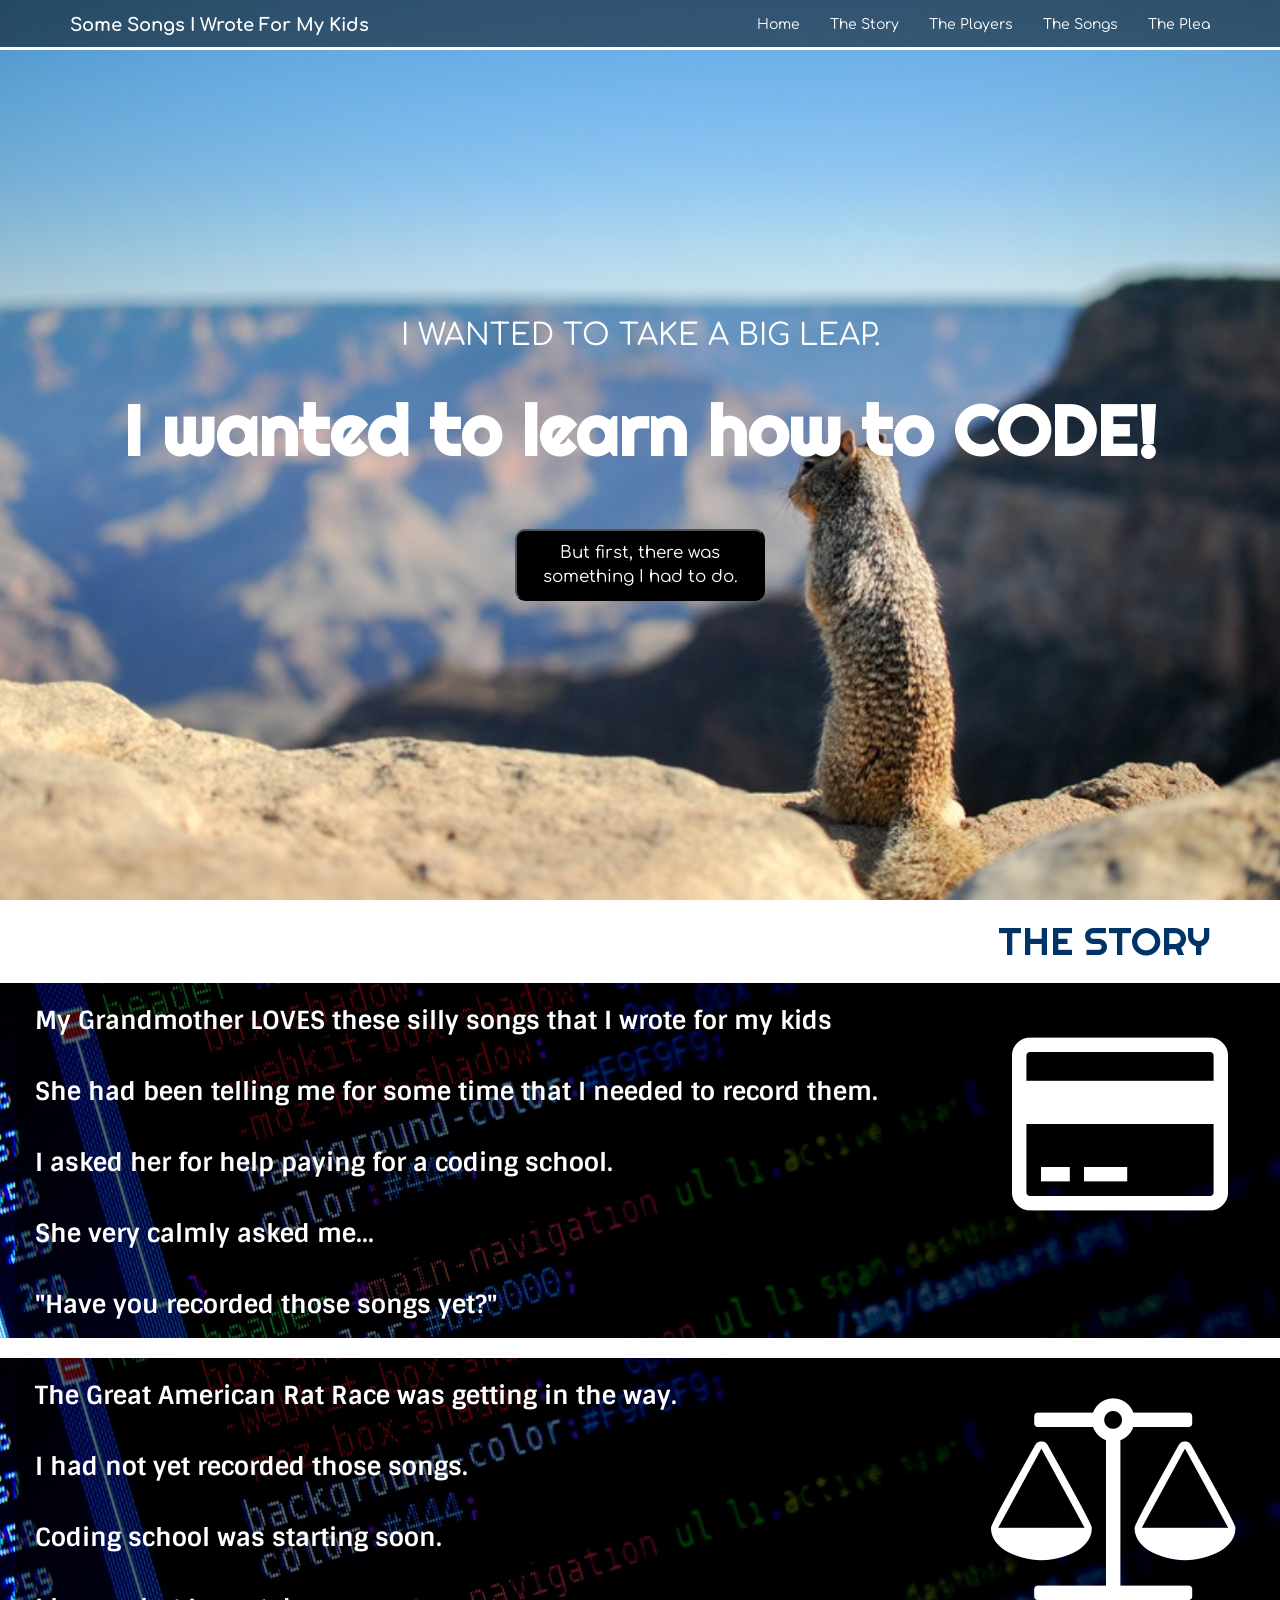
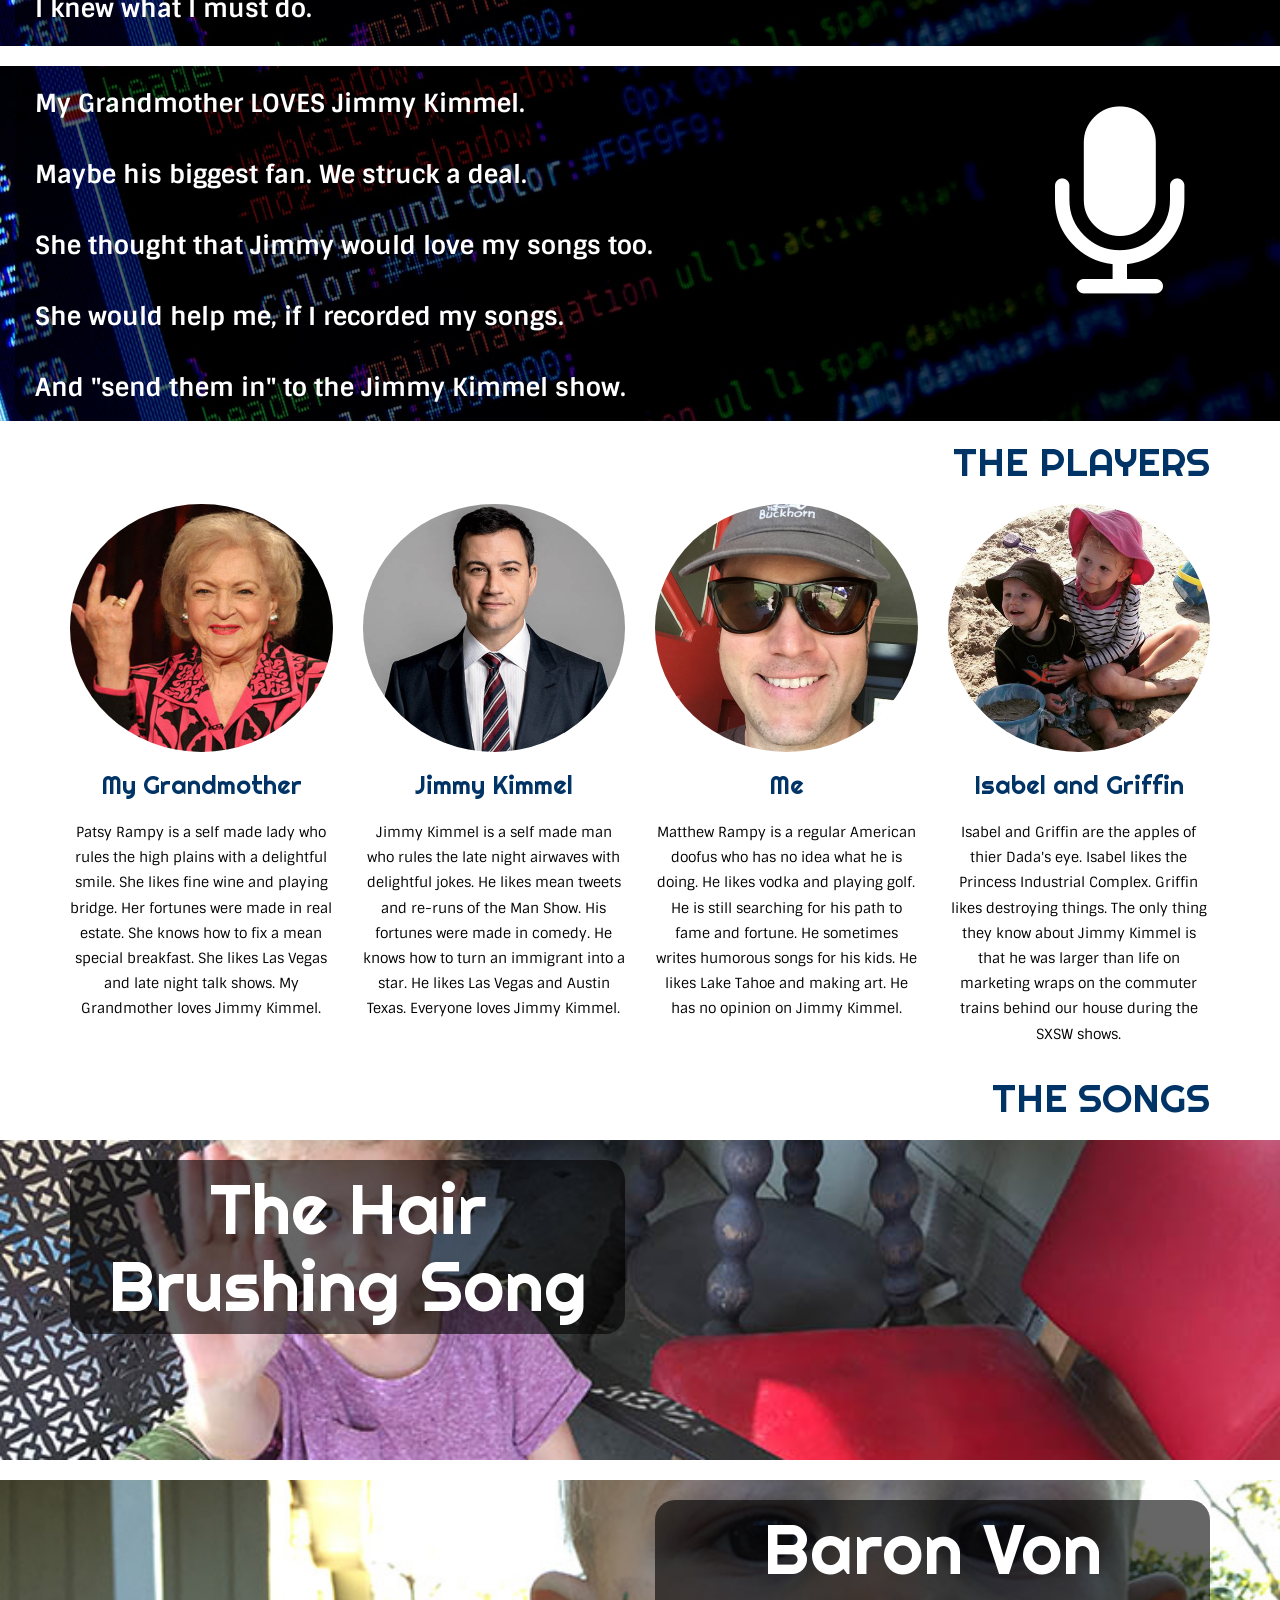
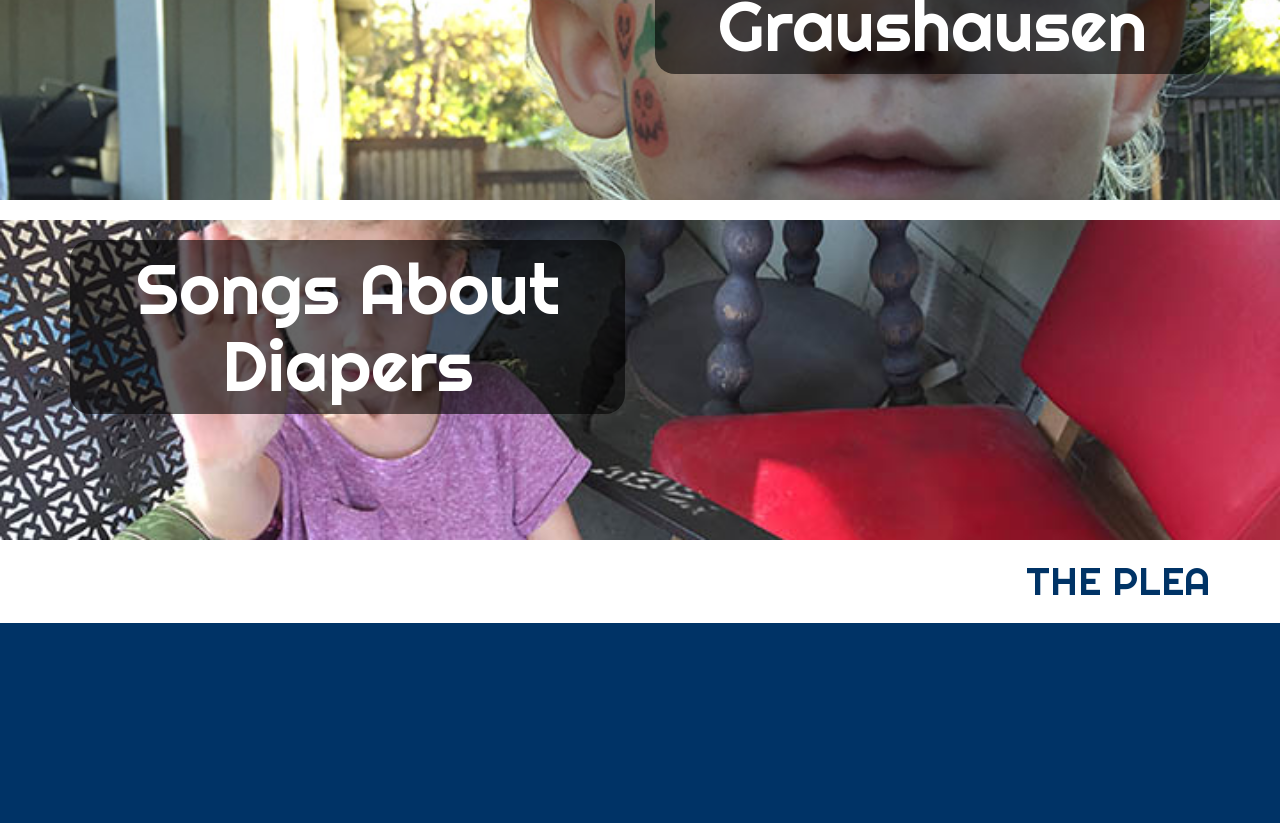
==== index.html @ 6f98aa4c "added the video section and basic footer" ====
<!DOCTYPE html>
<html lang="en">

<head>
    <meta charset="utf-8">
    <meta http-equiv="X-UA-Compatible" content="IE=edge">
    <meta name="viewport" content="width=device-width, initial-scale=1">
    <!-- The above 3 meta tags *must* come first in the head; any other head content must come *after* these tags -->

    <title>Some Songs</title>

    <!-- Bootstrap -->
    <link rel="stylesheet" href="css/bootstrap.min.css">

    <!-- Animations -->
    <link rel="stylesheet" href="css/animate.css">

    <!-- Find your Google fonts and place here -->
    <link href='https://fonts.googleapis.com/css?family=Sintony:400,700|Righteous|Comfortaa:400,300,700' rel='stylesheet' type='text/css'>

    <!-- and a bit of Font Awesome -->
    <link rel="stylesheet" href="https://maxcdn.bootstrapcdn.com/font-awesome/4.4.0/css/font-awesome.min.css">

    <!-- My Own Stylesheet -->
    <link rel="stylesheet" href="css/somesongs-style.css">
</head>

<body>
    <nav class="navbar navbar-inverse navbar-fixed-top opaque-navbar" role="navigation">
        <div class="container">
            <div class="navbar-header">
                <button type="button" class="navbar-toggle collapsed" data-toggle="collapse" data-target="#example-navbar-collapse">
                    <span class="sr-only">Toggle navigation</span>
                    <span class="icon-bar"></span>
                    <span class="icon-bar"></span>
                    <span class="icon-bar"></span>
                </button>
                <a class="navbar-brand brand" href="#">Some Songs I Wrote For My Kids</a>
            </div>

            <!-- Collect the nav links for toggling -->
            <div class="collapse navbar-collapse" id="example-navbar-collapse">
                <ul class="nav navbar-nav navbar-right" id="nav_target">
                    <li>
                        <a href="#">Home</a>
                    </li>
                    <li>
                        <a href="#">The Story</a>
                    </li>
                    <li>
                        <a href="#">The Players</a>
                    </li>
                    <li>
                        <a href="#">The Songs</a>
                    </li>
                    <li>
                        <a href="#">The Plea</a>
                    </li>
                </ul>
            </div>
            <!-- /.navbar-collapse -->
        </div>
        <!-- /.container -->
    </nav>


    <section id="jumbo" class="container-fluid">
        <div>
            <h2>I WANTED TO TAKE A BIG LEAP.</h2>
            <h1>I wanted to learn how to CODE!</h1>
            <button class="hidden-xs">But first, there was something I had to do.</button>
        </div>
    </section>

    <div class="container">
        <section class="titlesrt animated">
            <h3>THE STORY</h3>
        </section>
    </div>

    <div class="container coding">
        <div class="overlay">
            <div class="row">
                <div class="col-md-9 col-lg-9 col-sm-12 col-xs-12 thestory">
                    <p>My Grandmother LOVES these silly songs that I wrote for my kids</p>
                    <p>She had been telling me for some time that I needed to record them.</p>
                    <p>I asked her for help paying for a coding school.</p>
                    <p>She very calmly asked me...</p>
                    <p>"Have you recorded those songs yet?"</p>
                </div>
                <div class="col-md-3 col-lg-3  col-sm-12 col-xs-12 text-center thestory">
                    <div class="icon"><i class="fa fa-credit-card"></i></div>
                </div>
            </div>
        </div>
    </div>

    <div class="space"></div>

    <div class="container coding">
        <div class="overlay">
            <div class="row">
                <div class="col-md-9 col-lg-9 col-sm-12 col-xs-12 thestory">
                    <p>The Great American Rat Race was getting in the way.</p>
                    <p>I had not yet recorded those songs.</p>
                    <p>Coding school was starting soon.</p>
                    <p>I knew what I must do.</p>
                </div>
                <div class="col-md-3 col-lg-3 col-sm-12 col-xs-12 text-center thestory">
                    <div class="icon"><i class="fa fa-balance-scale"></i></i>
                    </div>
                </div>
            </div>
        </div>
    </div>

    <div class="space"></div>

    <div class="container coding">
        <div class="overlay">
            <div class="row">
                <div class="col-md-9 col-lg-9 col-sm-12 col-xs-12 thestory">
                    <p>My Grandmother LOVES Jimmy Kimmel.</p>
                    <p>Maybe his biggest fan. We struck a deal.</p>
                    <p>She thought that Jimmy would love my songs too.</p>
                    <p>She would help me, if I recorded my songs.</p>
                    <p>And "send them in" to the Jimmy Kimmel show.</p>
                </div>
                <div class="col-md-3 col-lg-3 col-sm-12 col-xs-12 text-center thestory">
                    <div class="icon text-center"><i class="fa fa-microphone"></i></i>
                        </i>
                    </div>
                </div>
            </div>
        </div>
    </div>

    <div class="container">
        <section class="titlesrt2 animated">
            <h3>THE PLAYERS</h3>
        </section>
    </div>

    <div class="container-fluid">
        <div class="container">
            <div class="row">
                <div class="col-lg-3 col-md-3 col-sm-6 col-xs-12 text-center theplayers"><img src="img/BettyWhite1.jpg" class="img-responsive img-circle">
                    <h4>My Grandmother</h4>
                    <p>Patsy Rampy is a self made lady who rules the high plains with a delightful smile. She likes fine wine and playing bridge. Her fortunes were made in real estate. She knows how to fix a mean special breakfast. She likes Las Vegas and late night talk shows. My Grandmother loves Jimmy Kimmel.</p>
                </div>
                <div class="col-lg-3 col-md-3 col-sm-6 col-xs-12 text-center theplayers"><img src="img/JimmyKimmel3.jpg" class="img-responsive img-circle">
                    <h4>Jimmy Kimmel</h4>
                    <p>Jimmy Kimmel is a self made man who rules the late night airwaves with delightful jokes. He likes mean tweets and re-runs of the Man Show. His fortunes were made in comedy. He knows how to turn an immigrant into a star. He likes Las Vegas and Austin Texas. Everyone loves Jimmy Kimmel.</p>
                </div>
                <div class="col-lg-3 col-md-3 col-sm-6 col-xs-12 text-center theplayers"><img src="img/me2.jpg.JPG" class="img-responsive img-circle">
                    <h4>Me</h4>
                    <p>Matthew Rampy is a regular American doofus who has no idea what he is doing. He likes vodka and playing golf. He is still searching for his path to fame and fortune. He sometimes writes humorous songs for his kids. He likes Lake Tahoe and making art. He has no opinion on Jimmy Kimmel.</p>
                </div>
                <div class="col-lg-3 col-md-3 col-sm-6 col-xs-12 text-center theplayers"><img src="img/isabel_griffin.jpg" class="img-responsive img-circle">
                    <h4>Isabel and Griffin</h4>
                    <p>Isabel and Griffin are the apples of thier Dada's eye. Isabel likes the Princess Industrial Complex. Griffin likes destroying things. The only thing they know about Jimmy Kimmel is that he was larger than life on marketing wraps on the commuter trains behind our house during the SXSW shows.</p>
                </div>
            </div>
        </div>
    </div>

    <div class="container">
        <section class="titlesrt3 animated">
            <h3>THE SONGS</h3>
        </section>
    </div>

    <div class="container-fluid songs1">
        <div class="container">
            <div class="row">
                <div class="col-md-6 hidden-xs text-center lyrics">
                    <div class="overlay">
                        <div>
                            <h3>The Hair Brushing Song</h3>
                        </div>
                    </div>
                </div>
                <div class="col-md-6 col-sm-12 text-center video">
                   <iframe width="420" height="315" src="https://www.youtube.com/embed/0yfArN-e2OU" frameborder="0" allowfullscreen></iframe>
                </div>
            </div>
        </div>
    </div>

    <div class="space"></div>

<div class="container-fluid songs2">
        <div class="container">
            <div class="row">
                <div class="col-md-6 col-sm-12 text-center video">
                   <iframe width="420" height="315" src="https://www.youtube.com/embed/0yfArN-e2OU" frameborder="0" allowfullscreen></iframe>
                </div>
                <div class="col-md-6 hidden-xs text-center lyrics">
                    <div class="overlay">
                        <div>
                            <h3>Baron Von Graushausen</h3>
                        </div>
                    </div>
                </div>
            </div>
        </div>
    </div>

    <div class="space"></div>

<div class="container-fluid songs1">
        <div class="container">
            <div class="row">
                <div class="col-md-6 hidden-xs text-center lyrics">
                    <div class="overlay">
                        <div>
                            <h3>Songs About Diapers</h3>
                        </div>
                    </div>
                </div>
                <div class="col-md-6 col-sm-12 text-center video">
                   <iframe width="420" height="315" src="https://www.youtube.com/embed/0yfArN-e2OU" frameborder="0" allowfullscreen></iframe>
                </div>
            </div>
        </div>
    </div>

    <div class="container">
        <section class="titlesrt4 animated">
            <h3>THE PLEA</h3>
        </section>
    </div>

<div class="container-fluid footy">
        <div class="container">
            <div class="row">
            </div>
        </div>
</div>






    <script src="js/jquery-1.11.3.min.js"></script>
    <!-- Include all compiled plugins (below), or include individual files as needed -->
    <script src="js/bootstrap.min.js"></script>
    <script src="js/my-animation-scroll.js"></script>
</body>

</html>
---- css/somesongs-style.css ----
html, body {
    height: 100%;
}

.navbar {
    background-color: transparent;
    background: transparent;
    border-bottom: 3px solid #fff;
    font-family: "Comfortaa";
    font-weight: 700;  
    color: #fff;
}

.opaque-navbar {
    background-color: rgba(0,0,0,0.5);
  /* Transparent = rgba(0,0,0,0) / Translucent = (0,0,0,0.5)  */
    height: 50px;
    border-bottom: 3px solid #fff;
    transition: background-color .5s ease 0s;
}

.opaque-navbar.opaque {
    background-color: black;
    height: 50px;
    transition: background-color .5s ease 0s;
}

ul.dropdown-menu {
    background-color: black;
}

.navbar-inverse .navbar-brand {
    color: #fff;
}

.navbar-inverse .navbar-nav >li>a {
    font-family: "Comfortaa";
    font-weight: 400;
    color: #fff;
    padding-bottom: 15px;
}

/*Jumbotron section*/
    
    
#jumbo {
    background: url('../img/valley.jpg');
    background-position: center;
    background-repeat: no-repeat;
    background-size: cover;
    height: 100%;
    text-align: center;
    display: table;
    width: 100%;
}

#jumbo > div {
    display: table-cell;
    vertical-align: middle;
}
    

#jumbo h2 {
    padding: 0 0 20px;
    font-family: "Comfortaa", serif;
    font-weight: 400;
    color: #fff;
}

#jumbo h1 {
    padding: 0 0 50px;
    font-size: 5em;
    font-family: "Righteous";
    font-weight: 700;
    color: #fff;
}

#jumbo button {
    padding: 10px 20px;
    background-color: #000;
    font-size: 1.2em;
    font-family: "Comfortaa";
    font-weight: 400;
    color: #fff;
    width: 20%;
    border-radius: 10px;
}

.titlesrt, .titlesrt2, .titlesrt3, .titlesrt4 {
    text-align: right;
    padding-bottom: 10px;
}

.titlesrt h3, .titlesrt2 h3, .titlesrt3 h3, .titlesrt4 h3 {
    font-family: "Righteous";
    font-size: 2.8em;
    font-weight: 400;
    color: #003366;
}

/*phone*/
@media (max-width: 768px) {
    #jumbo h1 {
    font-size: 3em;
    font-family: "Comfortaa";
    font-weight: 700;
    color: #fff;
    }
        
    #jumbo h2 {
    font-size: 1.5em;
}
    #jumbo button {
        font-size: 1em;
        width: 15%;
    }
}

/*tablet*/
@media (min-width: 769px) and (max-width: 992px) {
    
     .opaque-navbar {
    background-color: black;
    height: 60px;
    transition: background-color .5s ease 0s;
}
    
    #jumbo h1 {
    font-size: 4em;
    font-family: "Righteous";
    font-weight: 700;
    color: #fff;
}
    
}

.overlay {
  content: " ";
  z-index: 1;
  display: block;
  height: inherit;
  width: 100%;
  top: 0;
  left: 0;
  right: 0;
  background: rgba(0, 0, 0, 0.6);
  border-radius: 20px;
}

.coding {
    background: url('../img/css_code2.jpg');
    background-position: center;
    background-repeat: no-repeat;
    background-size: cover;
    display: table;
    width: 100%;
}

.thestory {
    font-size: 1.8em;
    font-family: "Sintony";
    font-weight: 700;
    color: #fff;
    margin: 0 auto;
}

.thestory p {
    padding: 20px 0 5px 20px;
}

.icon {
    text-align: center;
    font-size: 8em;
}

.space {
    height: 20px;
    background-color: #fff;
}

.theplayers h4 {
    font-family: "Righteous";
    font-size: 1.8em;
    color: #003366;
    padding-top: 10px;
}
        
.theplayers p {
    font-family: "Sintony", sans-serif;
    color: #000;
    line-height: 180%;
    padding-top: 10px;
}

.songs1 {
    background: url('../img/isabel_woah.jpg');
    background-position: center;
    background-repeat: no-repeat;
    background-size: cover;
    display: table;
    width: 100%;
}

.lyrics {
    color: #fff;
}

.lyrics h3 {
    font-family: "Righteous";
    padding: 10px 0 10px;
    font-size: 5em;
}

.songs2 {
    background: url('../img/the_baron.jpg');
    background-position: center;
    background-repeat: no-repeat;
    background-size: cover;
    display: table;
    width: 100%;
}

.footy {
    background-color: #003366;
    height: 200px;
}

iframe {
    padding: 10px 0 10px;
}
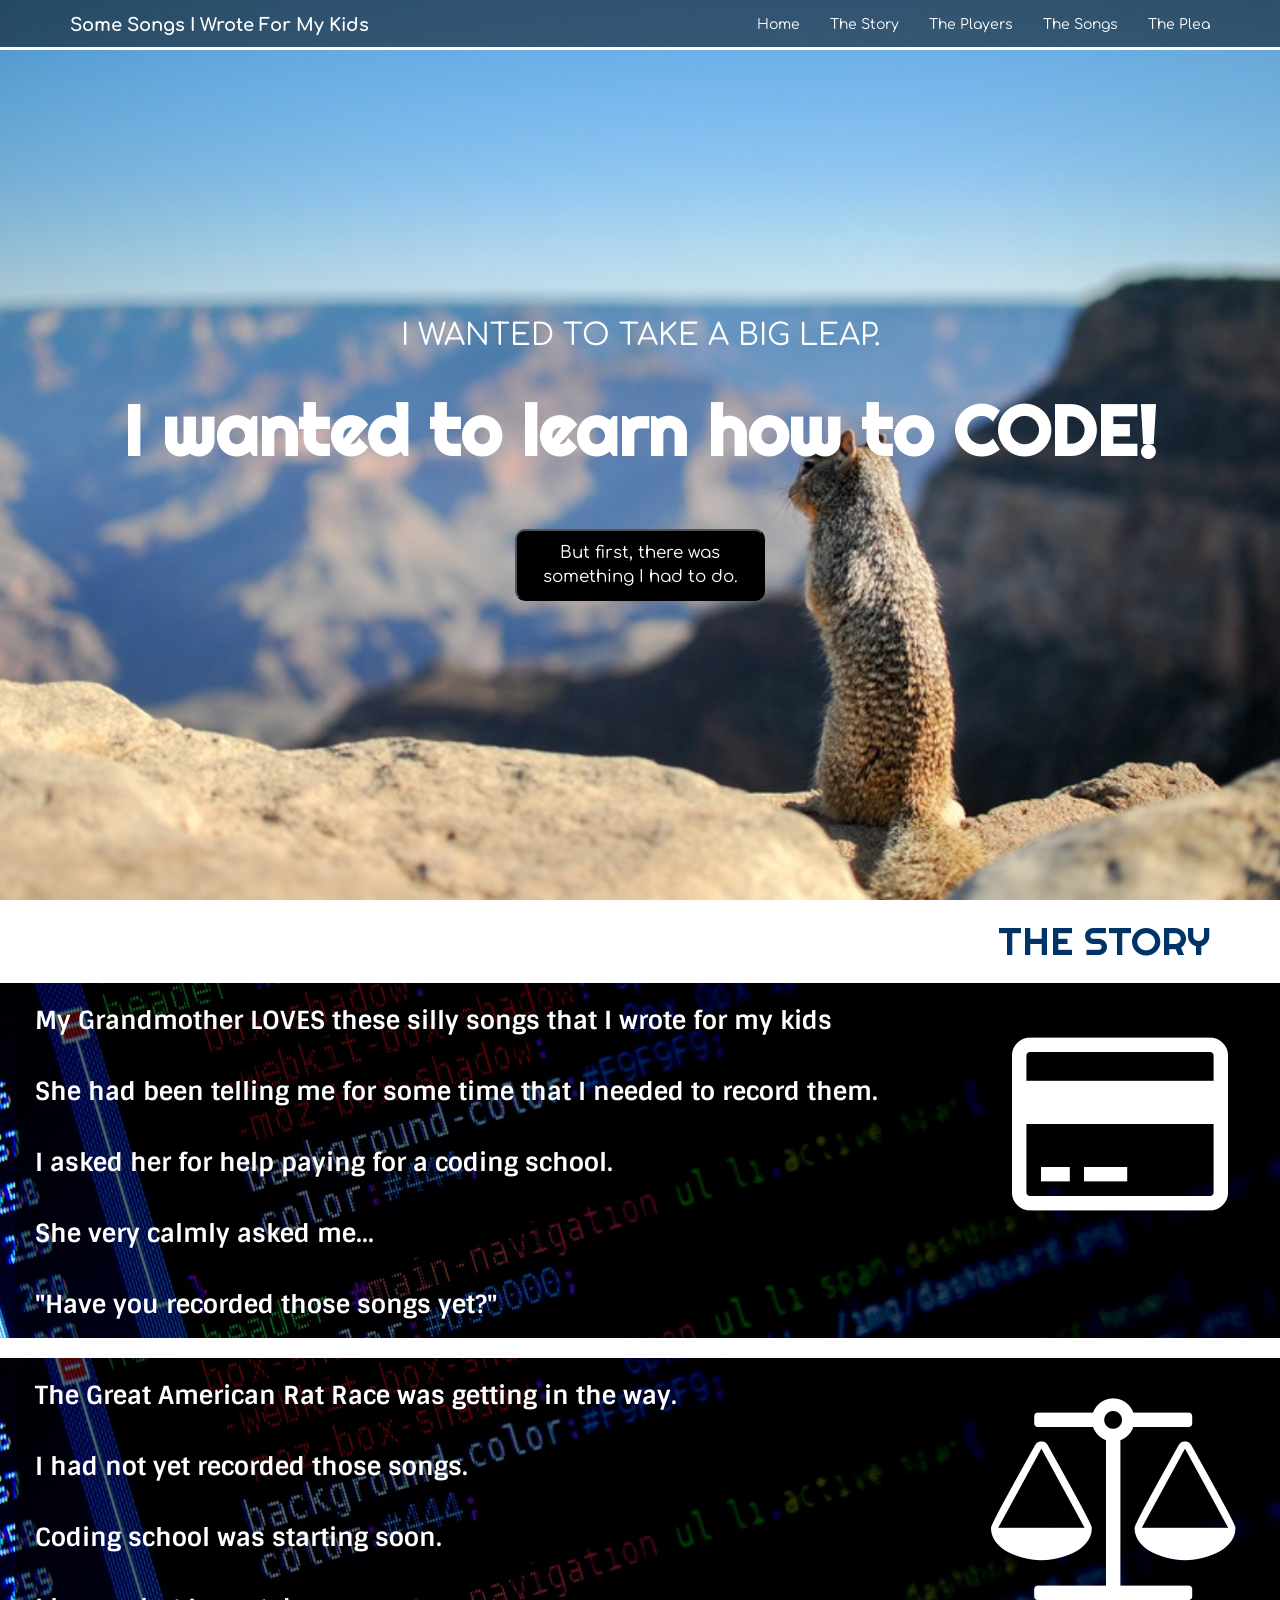
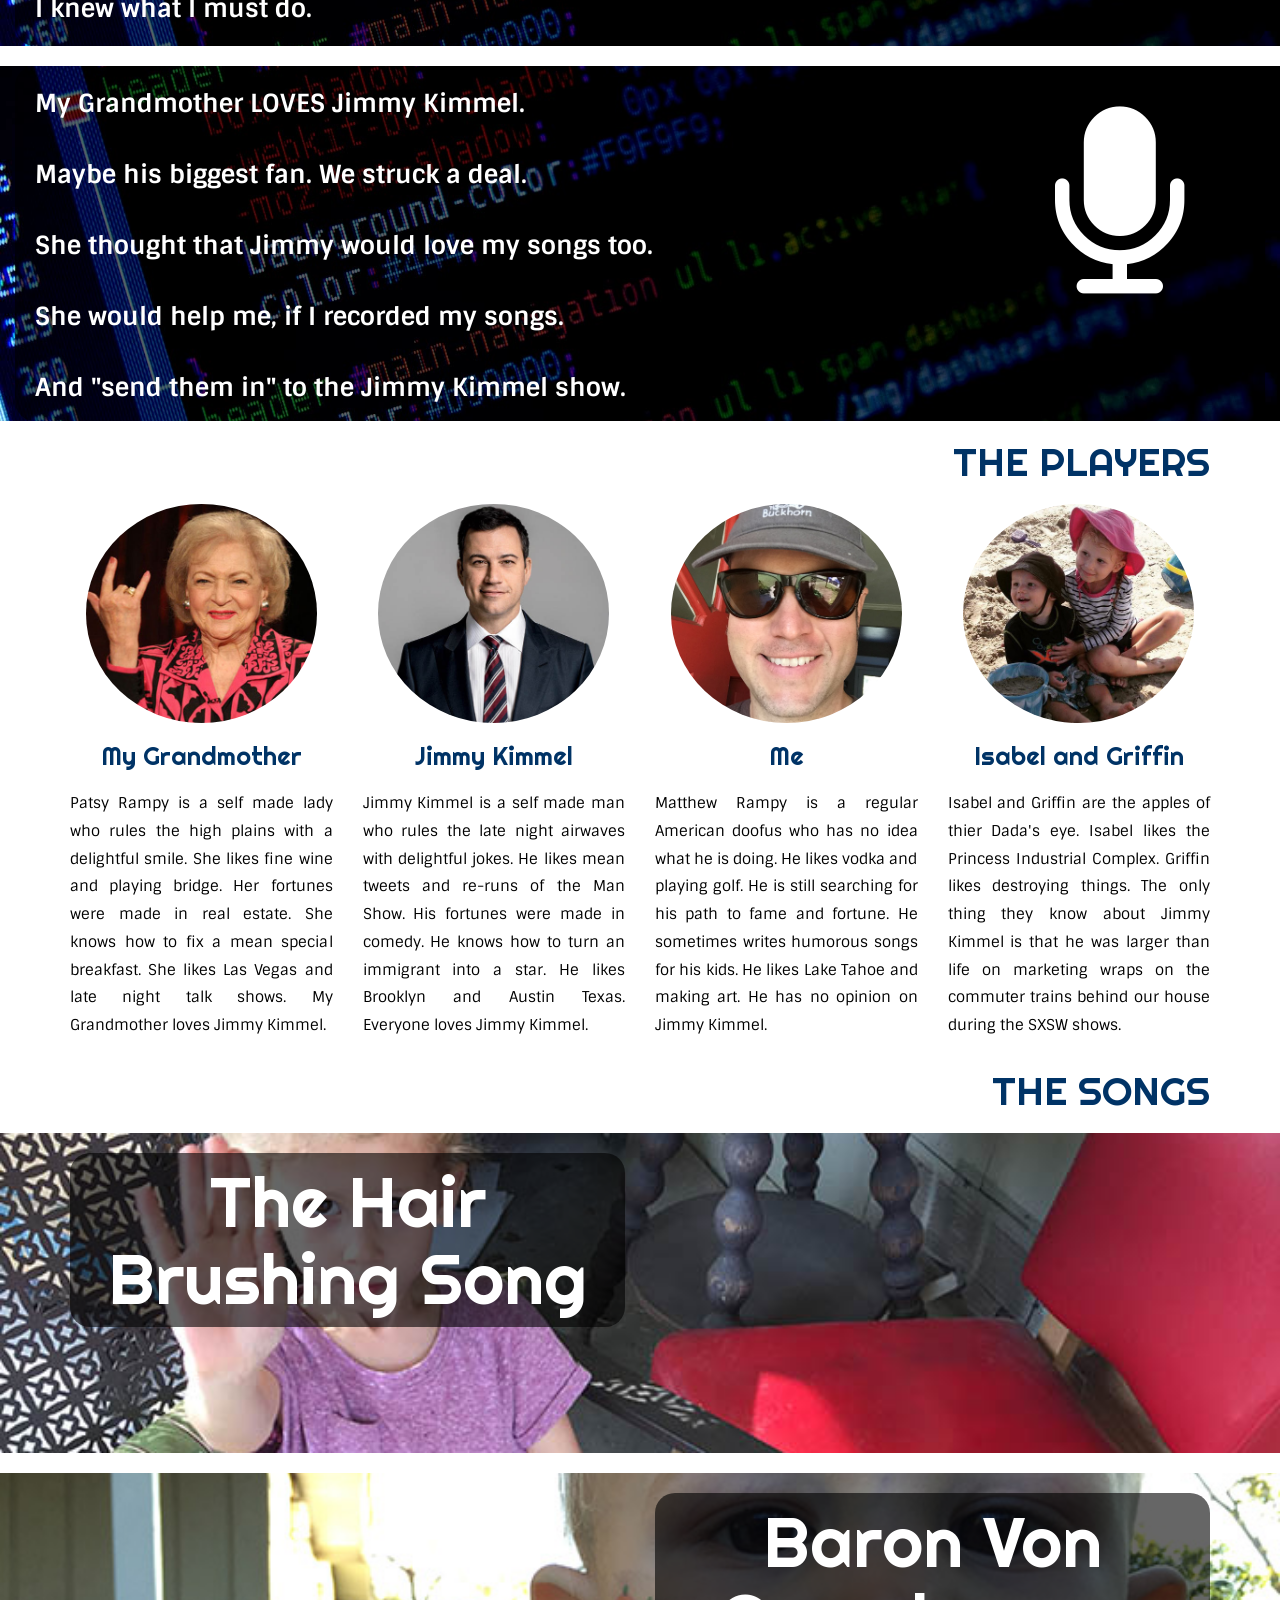
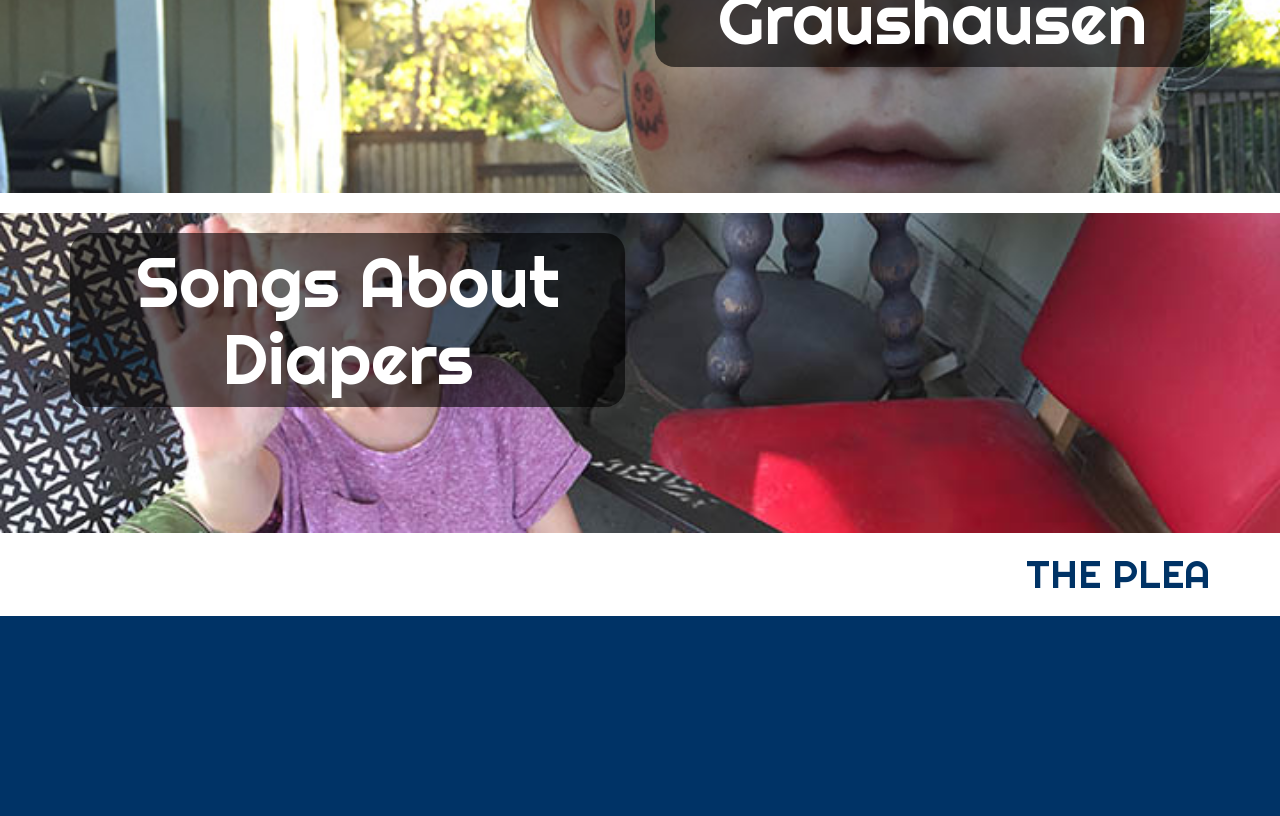
==== commit 07b29964: "tightened image responsivity" ====
--- a/index.html
+++ b/index.html
@@ -144,19 +144,19 @@
     <div class="container-fluid">
         <div class="container">
             <div class="row">
-                <div class="col-lg-3 col-md-3 col-sm-6 col-xs-12 text-center theplayers"><img src="img/BettyWhite1.jpg" class="img-responsive img-circle">
+                <div class="col-lg-3 col-md-3 col-sm-6 col-xs-12 text-center theplayers"><img src="img/BettyWhite1.jpg" class="img-circle">
                     <h4>My Grandmother</h4>
                     <p>Patsy Rampy is a self made lady who rules the high plains with a delightful smile. She likes fine wine and playing bridge. Her fortunes were made in real estate. She knows how to fix a mean special breakfast. She likes Las Vegas and late night talk shows. My Grandmother loves Jimmy Kimmel.</p>
                 </div>
-                <div class="col-lg-3 col-md-3 col-sm-6 col-xs-12 text-center theplayers"><img src="img/JimmyKimmel3.jpg" class="img-responsive img-circle">
+                <div class="col-lg-3 col-md-3 col-sm-6 col-xs-12 text-center theplayers"><img src="img/JimmyKimmel3.jpg" class="img-circle">
                     <h4>Jimmy Kimmel</h4>
-                    <p>Jimmy Kimmel is a self made man who rules the late night airwaves with delightful jokes. He likes mean tweets and re-runs of the Man Show. His fortunes were made in comedy. He knows how to turn an immigrant into a star. He likes Las Vegas and Austin Texas. Everyone loves Jimmy Kimmel.</p>
-                </div>
-                <div class="col-lg-3 col-md-3 col-sm-6 col-xs-12 text-center theplayers"><img src="img/me2.jpg.JPG" class="img-responsive img-circle">
+                    <p>Jimmy Kimmel is a self made man who rules the late night airwaves with delightful jokes. He likes mean tweets and re-runs of the Man Show. His fortunes were made in comedy. He knows how to turn an immigrant into a star. He likes Brooklyn and Austin Texas. Everyone loves Jimmy Kimmel.</p>
+                </div>
+                <div class="col-lg-3 col-md-3 col-sm-6 col-xs-12 text-center theplayers"><img src="img/me2.jpg.JPG" class="img-circle">
                     <h4>Me</h4>
                     <p>Matthew Rampy is a regular American doofus who has no idea what he is doing. He likes vodka and playing golf. He is still searching for his path to fame and fortune. He sometimes writes humorous songs for his kids. He likes Lake Tahoe and making art. He has no opinion on Jimmy Kimmel.</p>
                 </div>
-                <div class="col-lg-3 col-md-3 col-sm-6 col-xs-12 text-center theplayers"><img src="img/isabel_griffin.jpg" class="img-responsive img-circle">
+                <div class="col-lg-3 col-md-3 col-sm-6 col-xs-12 text-center theplayers"><img src="img/isabel_griffin.jpg" class="img-circle">
                     <h4>Isabel and Griffin</h4>
                     <p>Isabel and Griffin are the apples of thier Dada's eye. Isabel likes the Princess Industrial Complex. Griffin likes destroying things. The only thing they know about Jimmy Kimmel is that he was larger than life on marketing wraps on the commuter trains behind our house during the SXSW shows.</p>
                 </div>
--- a/css/somesongs-style.css
+++ b/css/somesongs-style.css
@@ -178,6 +178,10 @@
     background-color: #fff;
 }
 
+.theplayers img {
+    width: 88%;
+}
+
 .theplayers h4 {
     font-family: "Righteous";
     font-size: 1.8em;
@@ -187,9 +191,13 @@
         
 .theplayers p {
     font-family: "Sintony", sans-serif;
+    font-size: 1.1em;
     color: #000;
     line-height: 180%;
-    padding-top: 10px;
+    padding: 10px 0 10px;
+    max-width: 280px;
+    text-align: justify;
+    margin: 0 auto;
 }
 
 .songs1 {
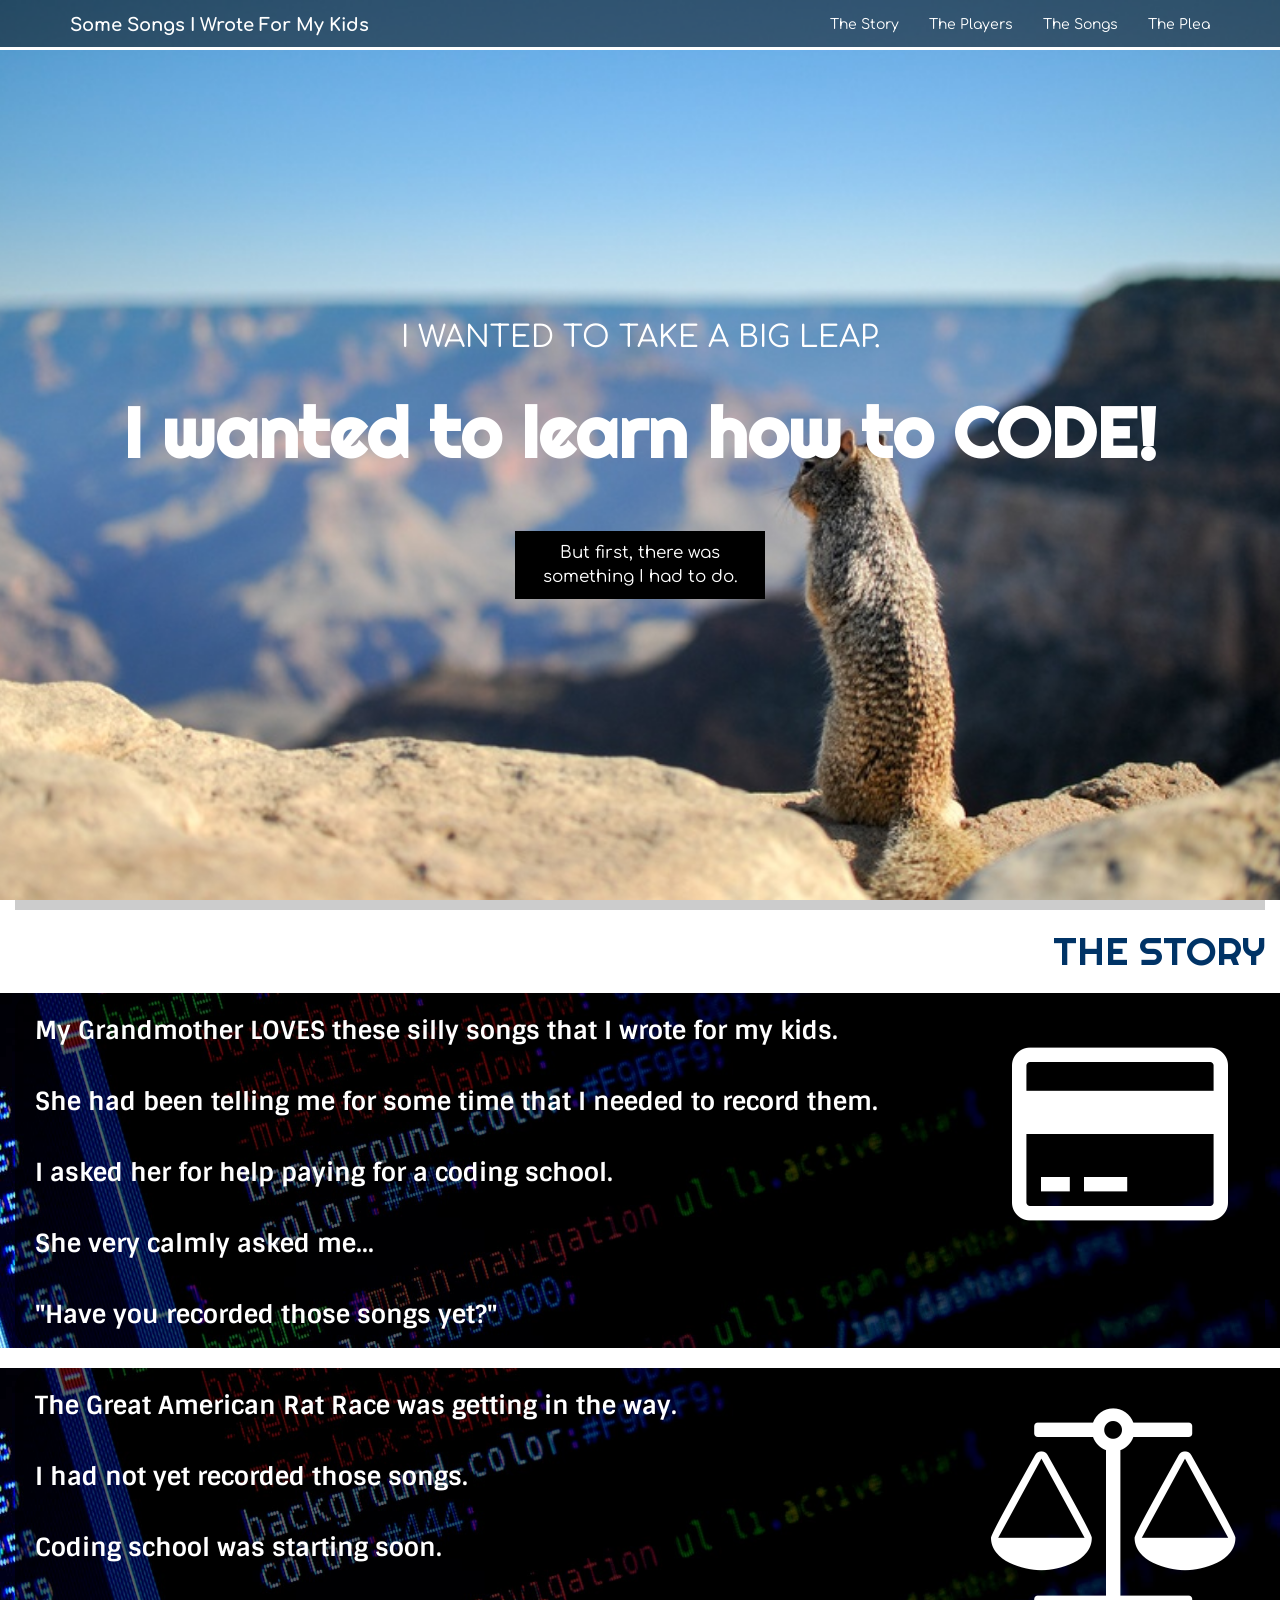
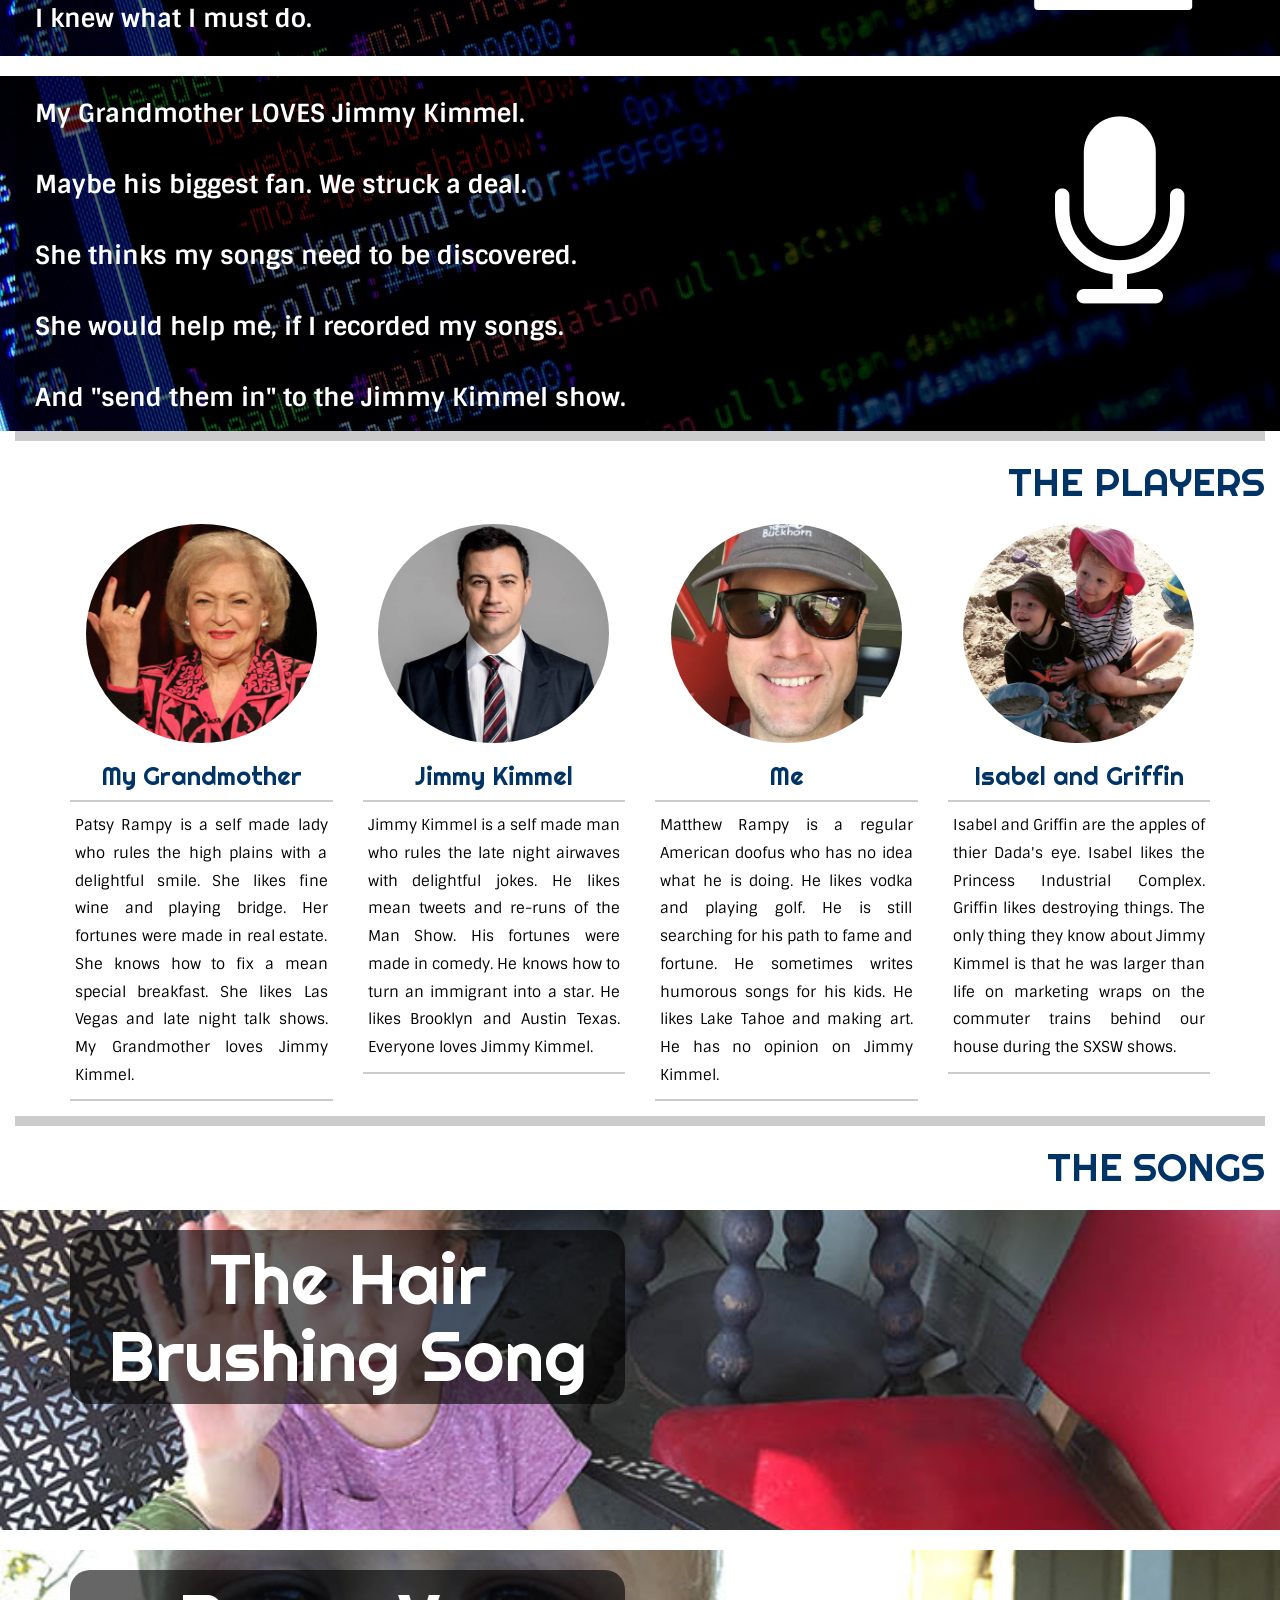
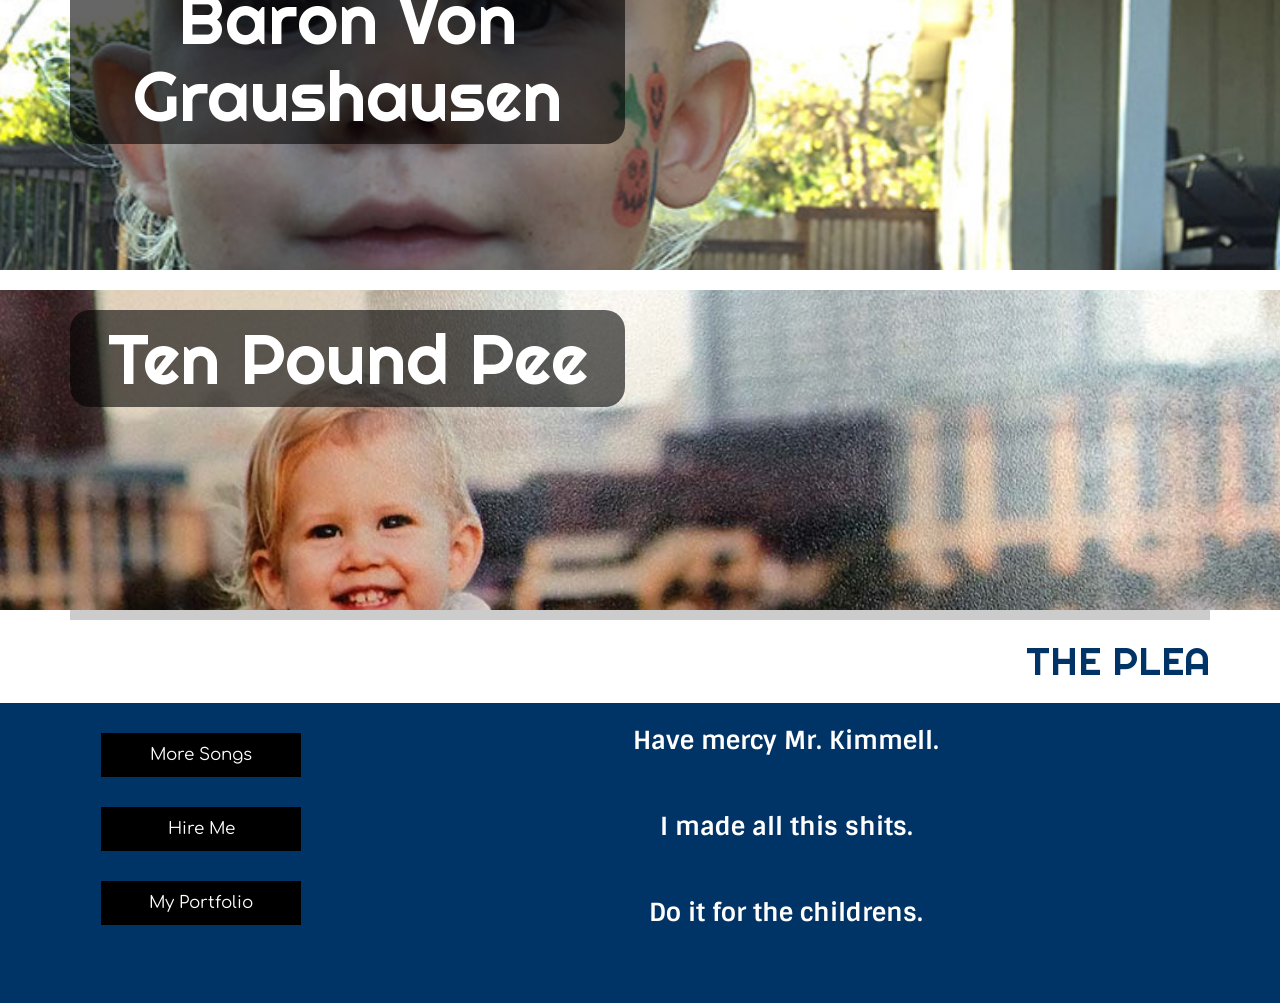
==== commit 9d558ad1: "working on the footer" ====
--- a/index.html
+++ b/index.html
@@ -42,16 +42,13 @@
             <div class="collapse navbar-collapse" id="example-navbar-collapse">
                 <ul class="nav navbar-nav navbar-right" id="nav_target">
                     <li>
-                        <a href="#">Home</a>
-                    </li>
-                    <li>
                         <a href="#">The Story</a>
                     </li>
                     <li>
                         <a href="#">The Players</a>
                     </li>
                     <li>
-                        <a href="#">The Songs</a>
+                        <a href="#songs">The Songs</a>
                     </li>
                     <li>
                         <a href="#">The Plea</a>
@@ -63,7 +60,8 @@
         <!-- /.container -->
     </nav>
 
-
+<!-- /.The JUMBOTRON section be here mateys -->
+    
     <section id="jumbo" class="container-fluid">
         <div>
             <h2>I WANTED TO TAKE A BIG LEAP.</h2>
@@ -71,8 +69,10 @@
             <button class="hidden-xs">But first, there was something I had to do.</button>
         </div>
     </section>
-
-    <div class="container">
+    
+    <!-- /.The STORY section is a bit boring -->
+
+    <div class="container-fluid">
         <section class="titlesrt animated">
             <h3>THE STORY</h3>
         </section>
@@ -82,7 +82,7 @@
         <div class="overlay">
             <div class="row">
                 <div class="col-md-9 col-lg-9 col-sm-12 col-xs-12 thestory">
-                    <p>My Grandmother LOVES these silly songs that I wrote for my kids</p>
+                    <p>My Grandmother LOVES these silly songs that I wrote for my kids.</p>
                     <p>She had been telling me for some time that I needed to record them.</p>
                     <p>I asked her for help paying for a coding school.</p>
                     <p>She very calmly asked me...</p>
@@ -122,7 +122,7 @@
                 <div class="col-md-9 col-lg-9 col-sm-12 col-xs-12 thestory">
                     <p>My Grandmother LOVES Jimmy Kimmel.</p>
                     <p>Maybe his biggest fan. We struck a deal.</p>
-                    <p>She thought that Jimmy would love my songs too.</p>
+                    <p>She thinks my songs need to be discovered.</p>
                     <p>She would help me, if I recorded my songs.</p>
                     <p>And "send them in" to the Jimmy Kimmel show.</p>
                 </div>
@@ -135,7 +135,7 @@
         </div>
     </div>
 
-    <div class="container">
+    <div class="container-fluid">
         <section class="titlesrt2 animated">
             <h3>THE PLAYERS</h3>
         </section>
@@ -164,7 +164,7 @@
         </div>
     </div>
 
-    <div class="container">
+    <div class="container-fluid" id="songs">
         <section class="titlesrt3 animated">
             <h3>THE SONGS</h3>
         </section>
@@ -192,9 +192,6 @@
 <div class="container-fluid songs2">
         <div class="container">
             <div class="row">
-                <div class="col-md-6 col-sm-12 text-center video">
-                   <iframe width="420" height="315" src="https://www.youtube.com/embed/0yfArN-e2OU" frameborder="0" allowfullscreen></iframe>
-                </div>
                 <div class="col-md-6 hidden-xs text-center lyrics">
                     <div class="overlay">
                         <div>
@@ -202,19 +199,22 @@
                         </div>
                     </div>
                 </div>
-            </div>
-        </div>
-    </div>
-
-    <div class="space"></div>
-
-<div class="container-fluid songs1">
+                <div class="col-md-6 col-sm-12 text-center video">
+                   <iframe width="420" height="315" src="https://www.youtube.com/embed/0yfArN-e2OU" frameborder="0" allowfullscreen></iframe>
+                </div>
+            </div>
+        </div>
+    </div>
+
+    <div class="space"></div>
+
+<div class="container-fluid songs3">
         <div class="container">
             <div class="row">
                 <div class="col-md-6 hidden-xs text-center lyrics">
                     <div class="overlay">
                         <div>
-                            <h3>Songs About Diapers</h3>
+                            <h3>Ten Pound Pee</h3>
                         </div>
                     </div>
                 </div>
@@ -233,7 +233,17 @@
 
 <div class="container-fluid footy">
         <div class="container">
-            <div class="row">
+            <div class="row" id="footywords">
+                <div class="col-md-3 col-sm-3 col-xs-12 text-center">
+                    <button class="finalbuttons">More Songs</button>
+                    <button class="finalbuttons">Hire Me</button>
+                    <button class="finalbuttons">My Portfolio</button>
+                </div>
+                <div class="col-md-9 col-sm-9 col-xs-12 text-center lastwords">
+                    <p>Have mercy Mr. Kimmell.</p>
+                    <p>I made all this shits.</p>
+                    <p>Do it for the childrens.</p>
+                </div>
             </div>
         </div>
 </div>
--- a/css/somesongs-style.css
+++ b/css/somesongs-style.css
@@ -1,5 +1,6 @@
 html, body {
     height: 100%;
+    font-family: sans-serif;
 }
 
 .navbar {
@@ -83,17 +84,18 @@
     font-weight: 400;
     color: #fff;
     width: 20%;
-    border-radius: 10px;
+    border-style: none;
 }
 
 .titlesrt, .titlesrt2, .titlesrt3, .titlesrt4 {
     text-align: right;
     padding-bottom: 10px;
+    border-top: 10px solid #ccc;
 }
 
 .titlesrt h3, .titlesrt2 h3, .titlesrt3 h3, .titlesrt4 h3 {
     font-family: "Righteous";
-    font-size: 2.8em;
+    font-size: 2.8em; 
     font-weight: 400;
     color: #003366;
 }
@@ -102,7 +104,6 @@
 @media (max-width: 768px) {
     #jumbo h1 {
     font-size: 3em;
-    font-family: "Comfortaa";
     font-weight: 700;
     color: #fff;
     }
@@ -114,6 +115,10 @@
         font-size: 1em;
         width: 15%;
     }
+    
+    .theplayers img {
+    width: 50%;
+}
 }
 
 /*tablet*/
@@ -127,9 +132,12 @@
     
     #jumbo h1 {
     font-size: 4em;
-    font-family: "Righteous";
-    font-weight: 700;
-    color: #fff;
+    font-weight: 700;
+    color: #fff;
+}
+    
+    .theplayers img {
+    width: 50%;
 }
     
 }
@@ -194,10 +202,13 @@
     font-size: 1.1em;
     color: #000;
     line-height: 180%;
-    padding: 10px 0 10px;
+    padding: 10px 5px;
     max-width: 280px;
     text-align: justify;
     margin: 0 auto;
+    margin-bottom: 15px;
+    border-top: 2px solid #ccc;
+    border-bottom: 2px solid #ccc;
 }
 
 .songs1 {
@@ -228,34 +239,75 @@
     width: 100%;
 }
 
+.songs3 {
+    background: url('../img/isabel_skyline.jpg');
+    background-position: center;
+    background-repeat: no-repeat;
+    background-size: cover;
+    display: table;
+    width: 100%;
+}
+
+iframe {
+    padding: 10px 0 10px;
+}
+
 .footy {
     background-color: #003366;
-    height: 200px;
-}
-
-iframe {
-    padding: 10px 0 10px;
-}
-
-
-
-    
-
-
-
-
-
-
-
-
-
-
-
-
-
-
-
-
-    
-
-
+    min-height: 300px;
+    text-align: center;
+    color: #fff;
+    font-family: "Comfortaa";
+    font-weight: 700;
+}
+
+#footywords > div {
+    display: table-cell;
+    vertical-align: middle;
+}
+
+.finalbuttons {
+    padding: 10px 20px;
+    background-color: #000;
+    font-size: 1.2em;
+    font-family: "Comfortaa";
+    font-weight: 400;
+    color: #fff;
+    border-style: none;
+    margin: 0 auto;
+    margin-top: 30px;
+    width: 200px;
+}
+
+.lastwords {
+    font-family: "Sintony";
+    font-size: 1.8em;
+}
+
+.lastwords p {
+    padding: 20px 0 20px;
+}
+
+
+
+
+    
+
+
+
+
+
+
+
+
+
+
+
+
+
+
+
+
+    
+
+
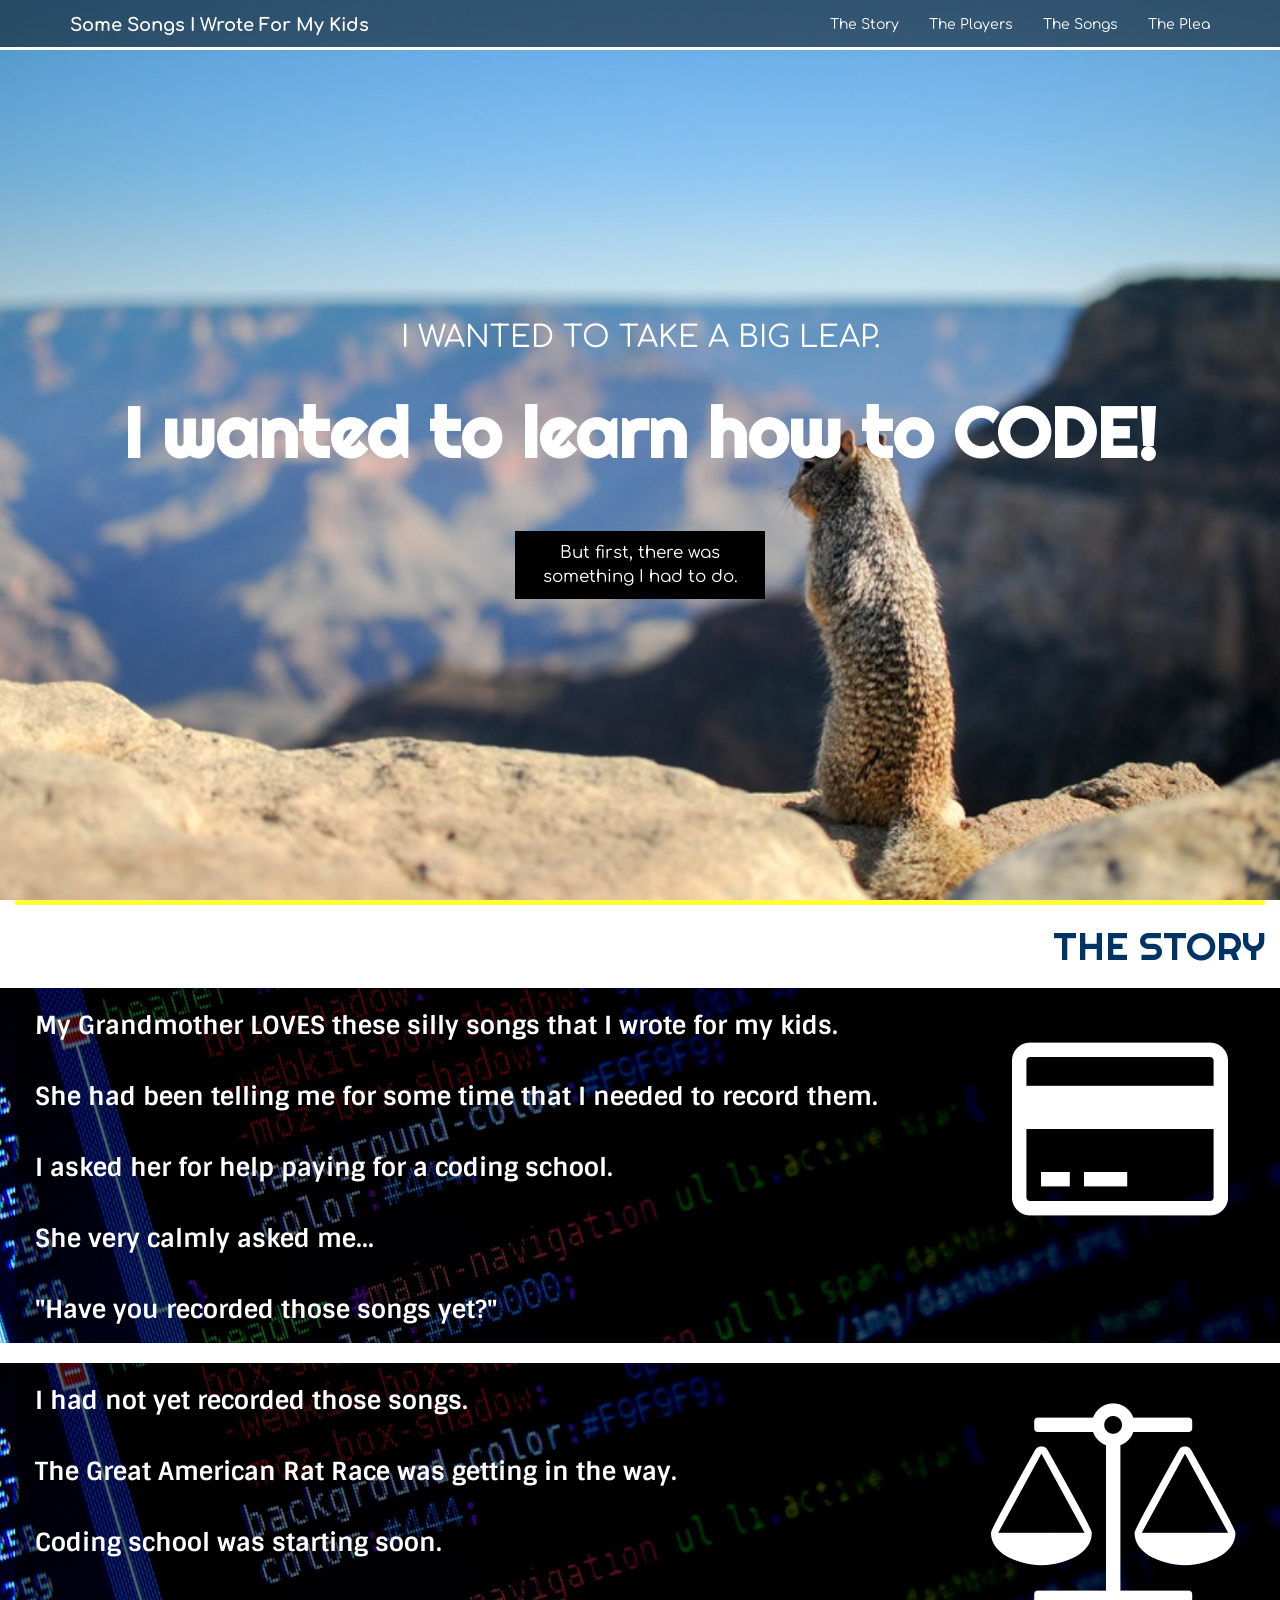
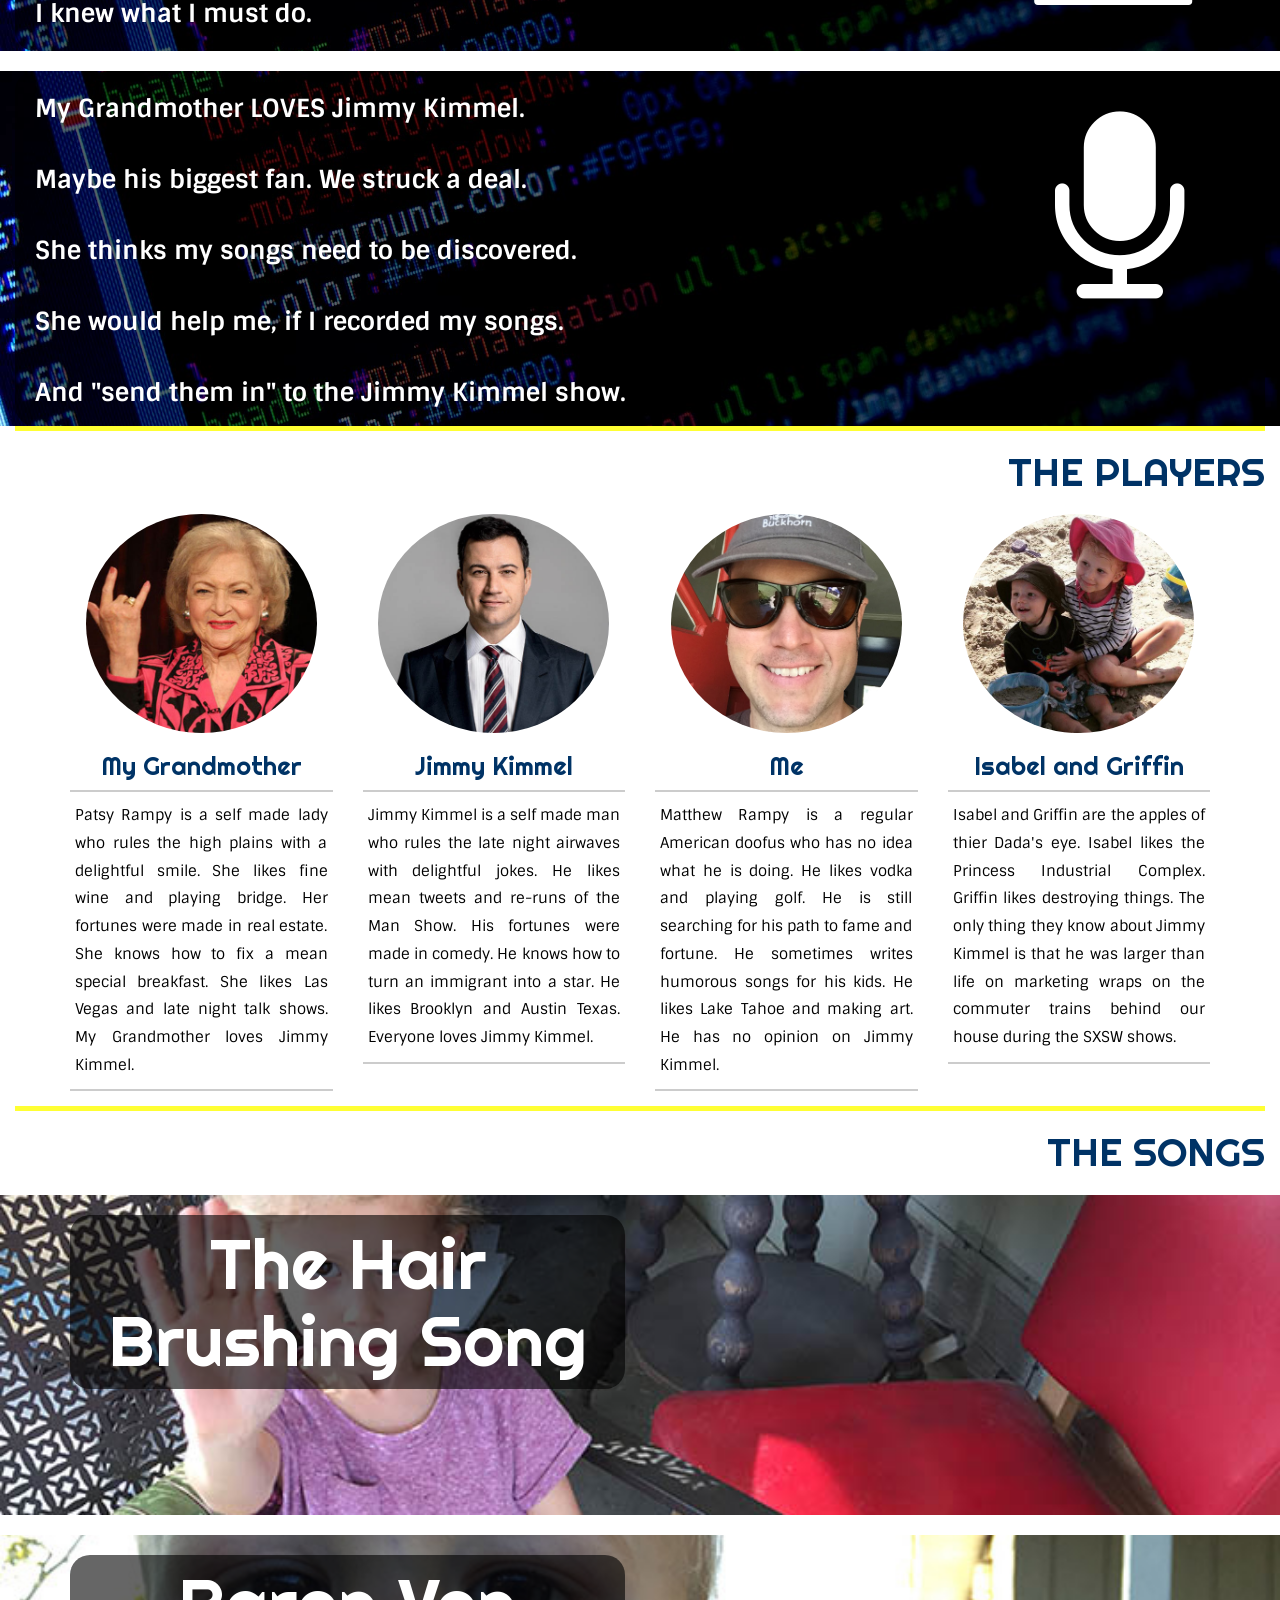
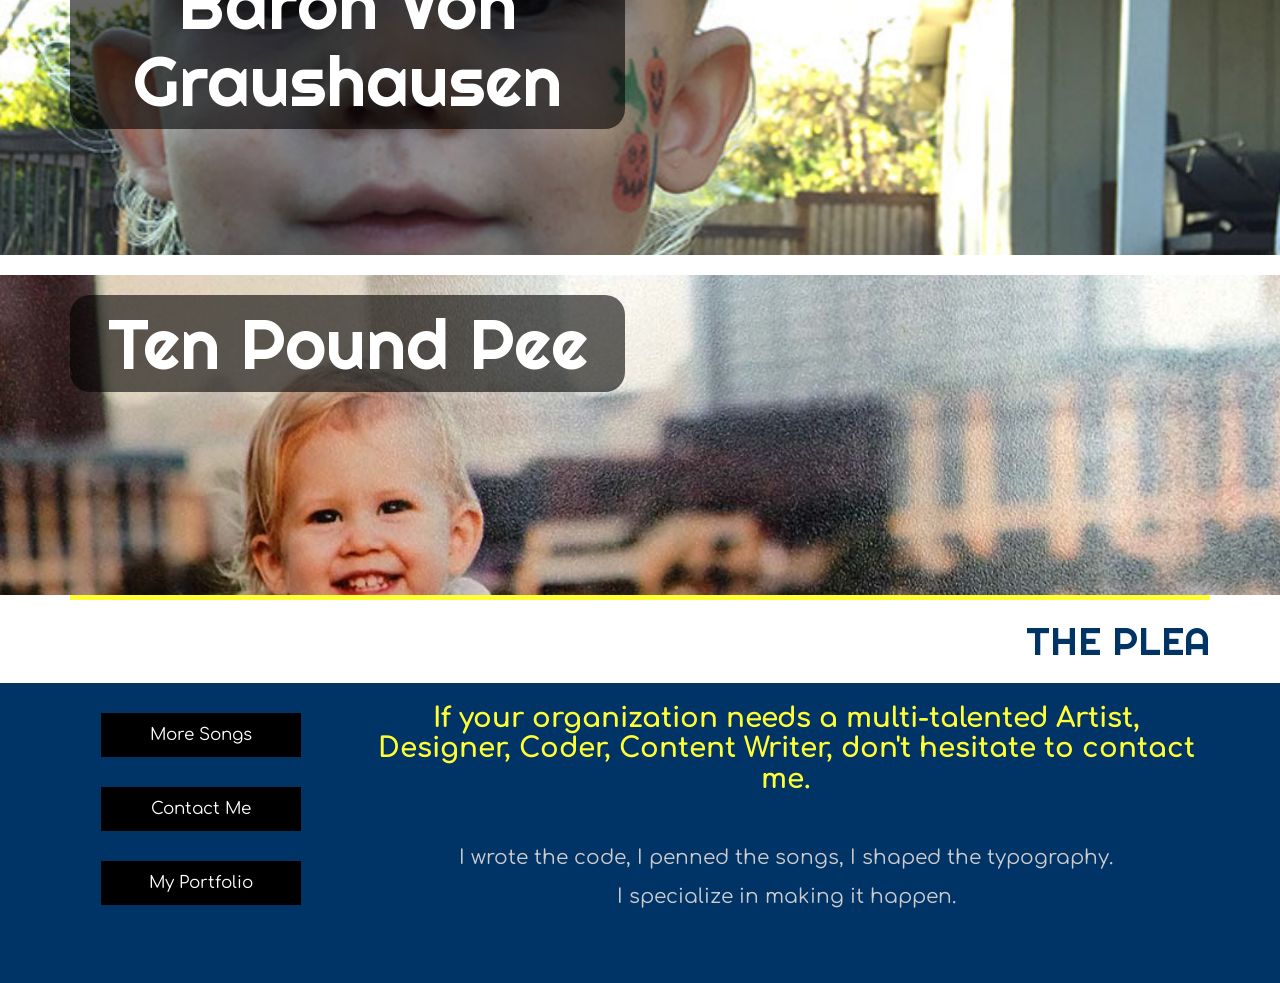
==== commit e2cbd525: "button refinement color choice changes" ====
--- a/index.html
+++ b/index.html
@@ -42,16 +42,16 @@
             <div class="collapse navbar-collapse" id="example-navbar-collapse">
                 <ul class="nav navbar-nav navbar-right" id="nav_target">
                     <li>
-                        <a href="#">The Story</a>
-                    </li>
-                    <li>
-                        <a href="#">The Players</a>
+                        <a href="#story">The Story</a>
+                    </li>
+                    <li>
+                        <a href="#players">The Players</a>
                     </li>
                     <li>
                         <a href="#songs">The Songs</a>
                     </li>
                     <li>
-                        <a href="#">The Plea</a>
+                        <a href="#plea">The Plea</a>
                     </li>
                 </ul>
             </div>
@@ -72,7 +72,7 @@
     
     <!-- /.The STORY section is a bit boring -->
 
-    <div class="container-fluid">
+    <div class="container-fluid" id="story">
         <section class="titlesrt animated">
             <h3>THE STORY</h3>
         </section>
@@ -95,19 +95,19 @@
         </div>
     </div>
 
-    <div class="space"></div>
+    <div class="space" id="story"></div>
 
     <div class="container coding">
         <div class="overlay">
             <div class="row">
                 <div class="col-md-9 col-lg-9 col-sm-12 col-xs-12 thestory">
+                    <p>I had not yet recorded those songs.</p>
                     <p>The Great American Rat Race was getting in the way.</p>
-                    <p>I had not yet recorded those songs.</p>
                     <p>Coding school was starting soon.</p>
                     <p>I knew what I must do.</p>
                 </div>
                 <div class="col-md-3 col-lg-3 col-sm-12 col-xs-12 text-center thestory">
-                    <div class="icon"><i class="fa fa-balance-scale"></i></i>
+                    <div class="icon"><i class="fa fa-balance-scale"></i>
                     </div>
                 </div>
             </div>
@@ -127,15 +127,14 @@
                     <p>And "send them in" to the Jimmy Kimmel show.</p>
                 </div>
                 <div class="col-md-3 col-lg-3 col-sm-12 col-xs-12 text-center thestory">
-                    <div class="icon text-center"><i class="fa fa-microphone"></i></i>
-                        </i>
-                    </div>
-                </div>
-            </div>
-        </div>
-    </div>
-
-    <div class="container-fluid">
+                    <div class="icon text-center"><i class="fa fa-microphone"></i>
+                    </div>
+                </div>
+            </div>
+        </div>
+    </div>
+
+    <div class="container-fluid" id="players">
         <section class="titlesrt2 animated">
             <h3>THE PLAYERS</h3>
         </section>
@@ -181,7 +180,7 @@
                     </div>
                 </div>
                 <div class="col-md-6 col-sm-12 text-center video">
-                   <iframe width="420" height="315" src="https://www.youtube.com/embed/0yfArN-e2OU" frameborder="0" allowfullscreen></iframe>
+                   <iframe width="560" height="315" src="https://www.youtube.com/embed/aIuDd5IBapI?rel=0" frameborder="0" allowfullscreen></iframe></iframe>
                 </div>
             </div>
         </div>
@@ -200,7 +199,7 @@
                     </div>
                 </div>
                 <div class="col-md-6 col-sm-12 text-center video">
-                   <iframe width="420" height="315" src="https://www.youtube.com/embed/0yfArN-e2OU" frameborder="0" allowfullscreen></iframe>
+                   <iframe width="560" height="315" src="https://www.youtube.com/embed/EYPtPWDIjzE?rel=0" frameborder="0" allowfullscreen></iframe>
                 </div>
             </div>
         </div>
@@ -219,13 +218,13 @@
                     </div>
                 </div>
                 <div class="col-md-6 col-sm-12 text-center video">
-                   <iframe width="420" height="315" src="https://www.youtube.com/embed/0yfArN-e2OU" frameborder="0" allowfullscreen></iframe>
-                </div>
-            </div>
-        </div>
-    </div>
-
-    <div class="container">
+                   <iframe width="560" height="315" src="https://www.youtube.com/embed/Ozu52J2fFM4?rel=0" frameborder="0" allowfullscreen></iframe>
+                </div>
+            </div>
+        </div>
+    </div>
+
+    <div class="container" id="plea">
         <section class="titlesrt4 animated">
             <h3>THE PLEA</h3>
         </section>
@@ -236,13 +235,13 @@
             <div class="row" id="footywords">
                 <div class="col-md-3 col-sm-3 col-xs-12 text-center">
                     <button class="finalbuttons">More Songs</button>
-                    <button class="finalbuttons">Hire Me</button>
+                    <button class="finalbuttons">Contact Me</button>
                     <button class="finalbuttons">My Portfolio</button>
                 </div>
                 <div class="col-md-9 col-sm-9 col-xs-12 text-center lastwords">
-                    <p>Have mercy Mr. Kimmell.</p>
-                    <p>I made all this shits.</p>
-                    <p>Do it for the childrens.</p>
+                    <h3>If your organization needs a multi-talented Artist, Designer, Coder, Content Writer, don't hesitate to contact me.</h3>
+                    <p>I wrote the code, I penned the songs, I shaped the typography.</p>
+                    <p>I specialize in making it happen.</p>
                 </div>
             </div>
         </div>
--- a/css/somesongs-style.css
+++ b/css/somesongs-style.css
@@ -41,6 +41,13 @@
     padding-bottom: 15px;
 }
 
+.navbar-inverse .navbar-nav >li>a:hover {
+    font-family: "Comfortaa";
+    font-weight: 400;
+    color: #ffff33;
+    padding-bottom: 15px;
+}
+
 /*Jumbotron section*/
     
     
@@ -87,10 +94,21 @@
     border-style: none;
 }
 
+#jumbo button:hover {
+    padding: 10px 20px;
+    background-color: #ccc;
+    font-size: 1.2em;
+    font-family: "Comfortaa";
+    font-weight: 400;
+    color: #000;
+    width: 20%;
+    border-style: none;
+}
+
 .titlesrt, .titlesrt2, .titlesrt3, .titlesrt4 {
     text-align: right;
     padding-bottom: 10px;
-    border-top: 10px solid #ccc;
+    border-top: 5px solid #ffff33;
 }
 
 .titlesrt h3, .titlesrt2 h3, .titlesrt3 h3, .titlesrt4 h3 {
@@ -279,35 +297,59 @@
     width: 200px;
 }
 
+.finalbuttons:hover {
+    padding: 10px 20px;
+    background-color: #ccc;
+    font-size: 1.2em;
+    font-family: "Comfortaa";
+    font-weight: 400;
+    color: #000;
+    border-style: none;
+    margin: 0 auto;
+    margin-top: 30px;
+    width: 200px;
+}
+
 .lastwords {
     font-family: "Sintony";
     font-size: 1.8em;
 }
 
+.lastwords h3 {
+    font-size: 1.1em;
+    font-family: "Comfortaa";
+    font-weight: 700;
+    color: #ffff33;
+    padding-bottom: 40px;
+} 
+
 .lastwords p {
-    padding: 20px 0 20px;
-}
-
-
-
-
-    
-
-
-
-
-
-
-
-
-
-
-
-
-
-
-
-
-    
-
-
+    font-size: .8em;
+    font-family: "Comfortaa";
+    font-weight: 400;
+    color: #ccc;
+} 
+
+
+
+
+    
+
+
+
+
+
+
+
+
+
+
+
+
+
+
+
+
+    
+
+
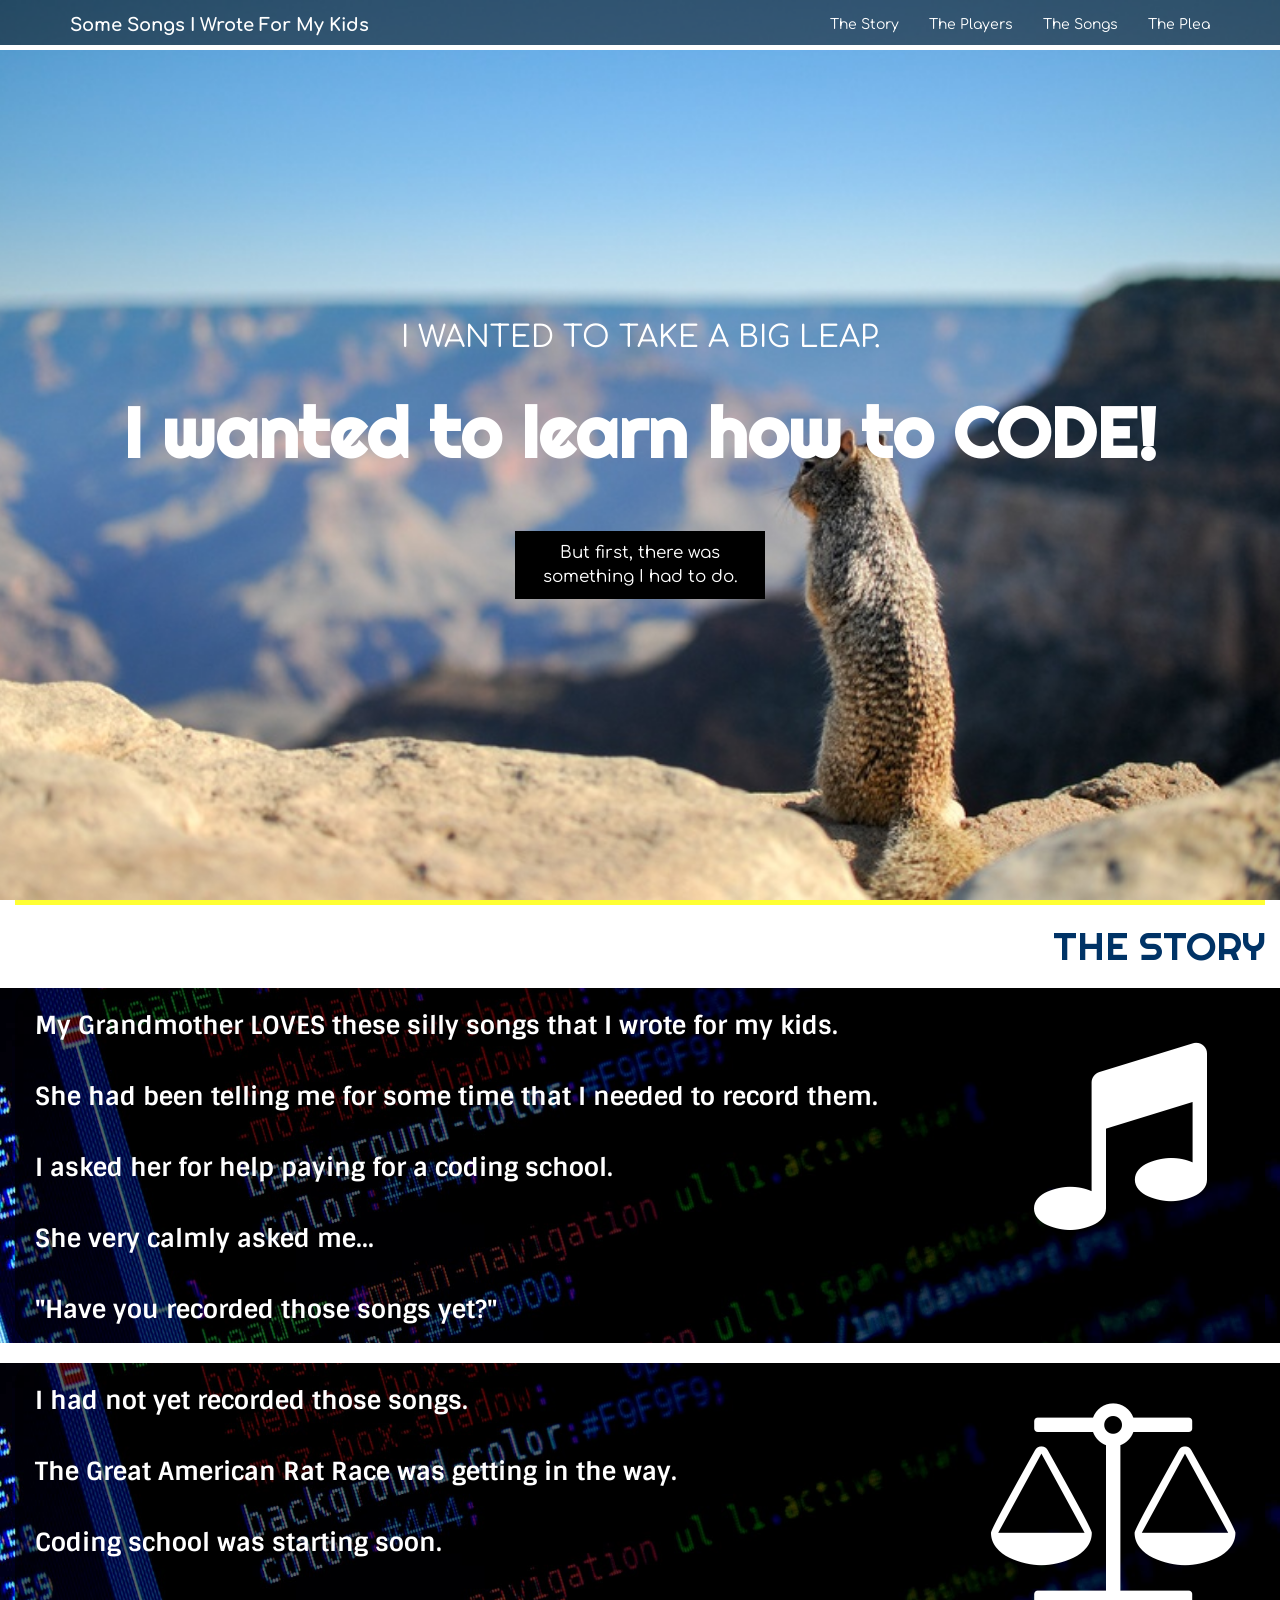
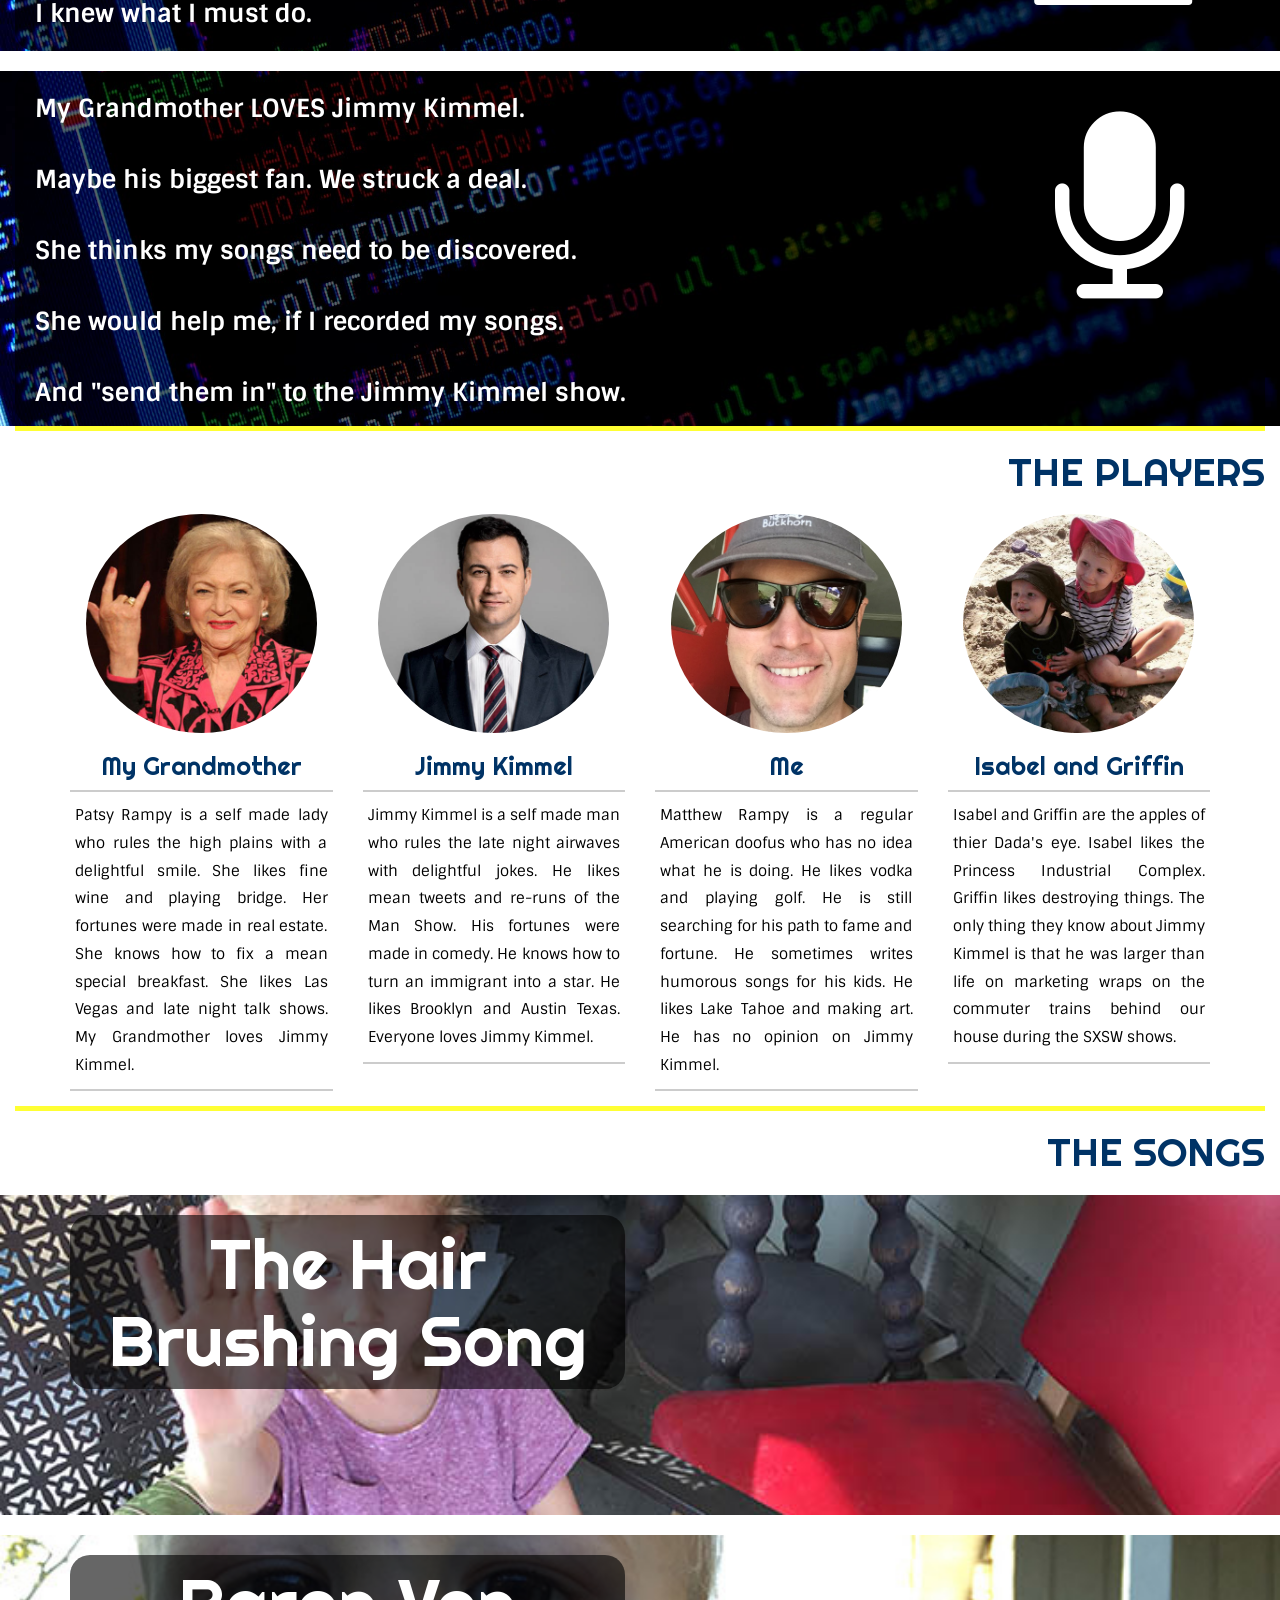
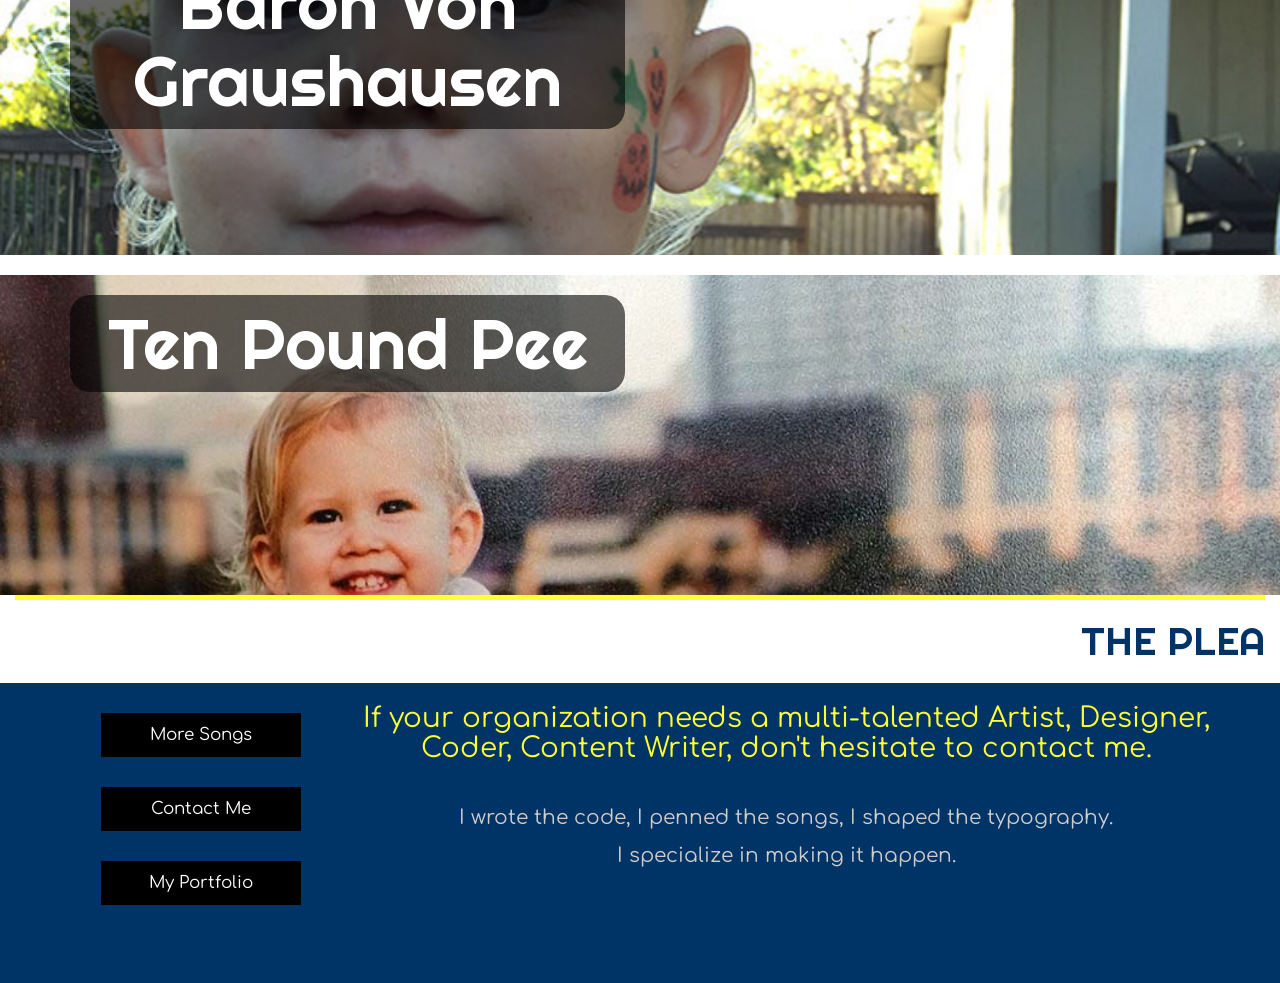
==== commit 42eac85f: "more little tweaks" ====
--- a/index.html
+++ b/index.html
@@ -89,7 +89,7 @@
                     <p>"Have you recorded those songs yet?"</p>
                 </div>
                 <div class="col-md-3 col-lg-3  col-sm-12 col-xs-12 text-center thestory">
-                    <div class="icon"><i class="fa fa-credit-card"></i></div>
+                    <div class="icon"><i class="fa fa-music"></i></div>
                 </div>
             </div>
         </div>
@@ -179,8 +179,9 @@
                         </div>
                     </div>
                 </div>
-                <div class="col-md-6 col-sm-12 text-center video">
-                   <iframe width="560" height="315" src="https://www.youtube.com/embed/aIuDd5IBapI?rel=0" frameborder="0" allowfullscreen></iframe></iframe>
+                <div class="col-md-6 col-sm-12 text-center video lyrics">
+                   <iframe width="560" height="315" src="https://www.youtube.com/embed/aIuDd5IBapI?rel=0" frameborder="0" allowfullscreen></iframe>
+                    <h3 class="visible-xs lyrics">The Hair Brushing Song</h3>
                 </div>
             </div>
         </div>
@@ -198,8 +199,9 @@
                         </div>
                     </div>
                 </div>
-                <div class="col-md-6 col-sm-12 text-center video">
+                <div class="col-md-6 col-sm-12 text-center video lyrics">
                    <iframe width="560" height="315" src="https://www.youtube.com/embed/EYPtPWDIjzE?rel=0" frameborder="0" allowfullscreen></iframe>
+                    <h3 class="visible-xs">Baron Von Graushausen</h3>
                 </div>
             </div>
         </div>
@@ -217,14 +219,15 @@
                         </div>
                     </div>
                 </div>
-                <div class="col-md-6 col-sm-12 text-center video">
+                <div class="col-md-6 col-sm-12 text-center video lyrics">
                    <iframe width="560" height="315" src="https://www.youtube.com/embed/Ozu52J2fFM4?rel=0" frameborder="0" allowfullscreen></iframe>
-                </div>
-            </div>
-        </div>
-    </div>
-
-    <div class="container" id="plea">
+                    <h3 class="visible-xs">Ten Pound Pee</h3>
+                </div>
+            </div>
+        </div>
+    </div>
+
+    <div class="container-fluid" id="plea">
         <section class="titlesrt4 animated">
             <h3>THE PLEA</h3>
         </section>
--- a/css/somesongs-style.css
+++ b/css/somesongs-style.css
@@ -16,7 +16,7 @@
     background-color: rgba(0,0,0,0.5);
   /* Transparent = rgba(0,0,0,0) / Translucent = (0,0,0,0.5)  */
     height: 50px;
-    border-bottom: 3px solid #fff;
+    border-bottom: 5px solid #fff;
     transition: background-color .5s ease 0s;
 }
 
@@ -136,6 +136,17 @@
     
     .theplayers img {
     width: 50%;
+}
+    
+    iframe {
+    padding: 10px 0 10px;
+    width: 95%
+}
+    
+    .lyrics h3 {
+    font-family: "Righteous";
+    padding: 10px 0 20px;
+    font-size: 2em;
 }
 }
 
@@ -318,9 +329,9 @@
 .lastwords h3 {
     font-size: 1.1em;
     font-family: "Comfortaa";
-    font-weight: 700;
+    font-weight: 400;
     color: #ffff33;
-    padding-bottom: 40px;
+    padding-bottom: 30px;
 } 
 
 .lastwords p {
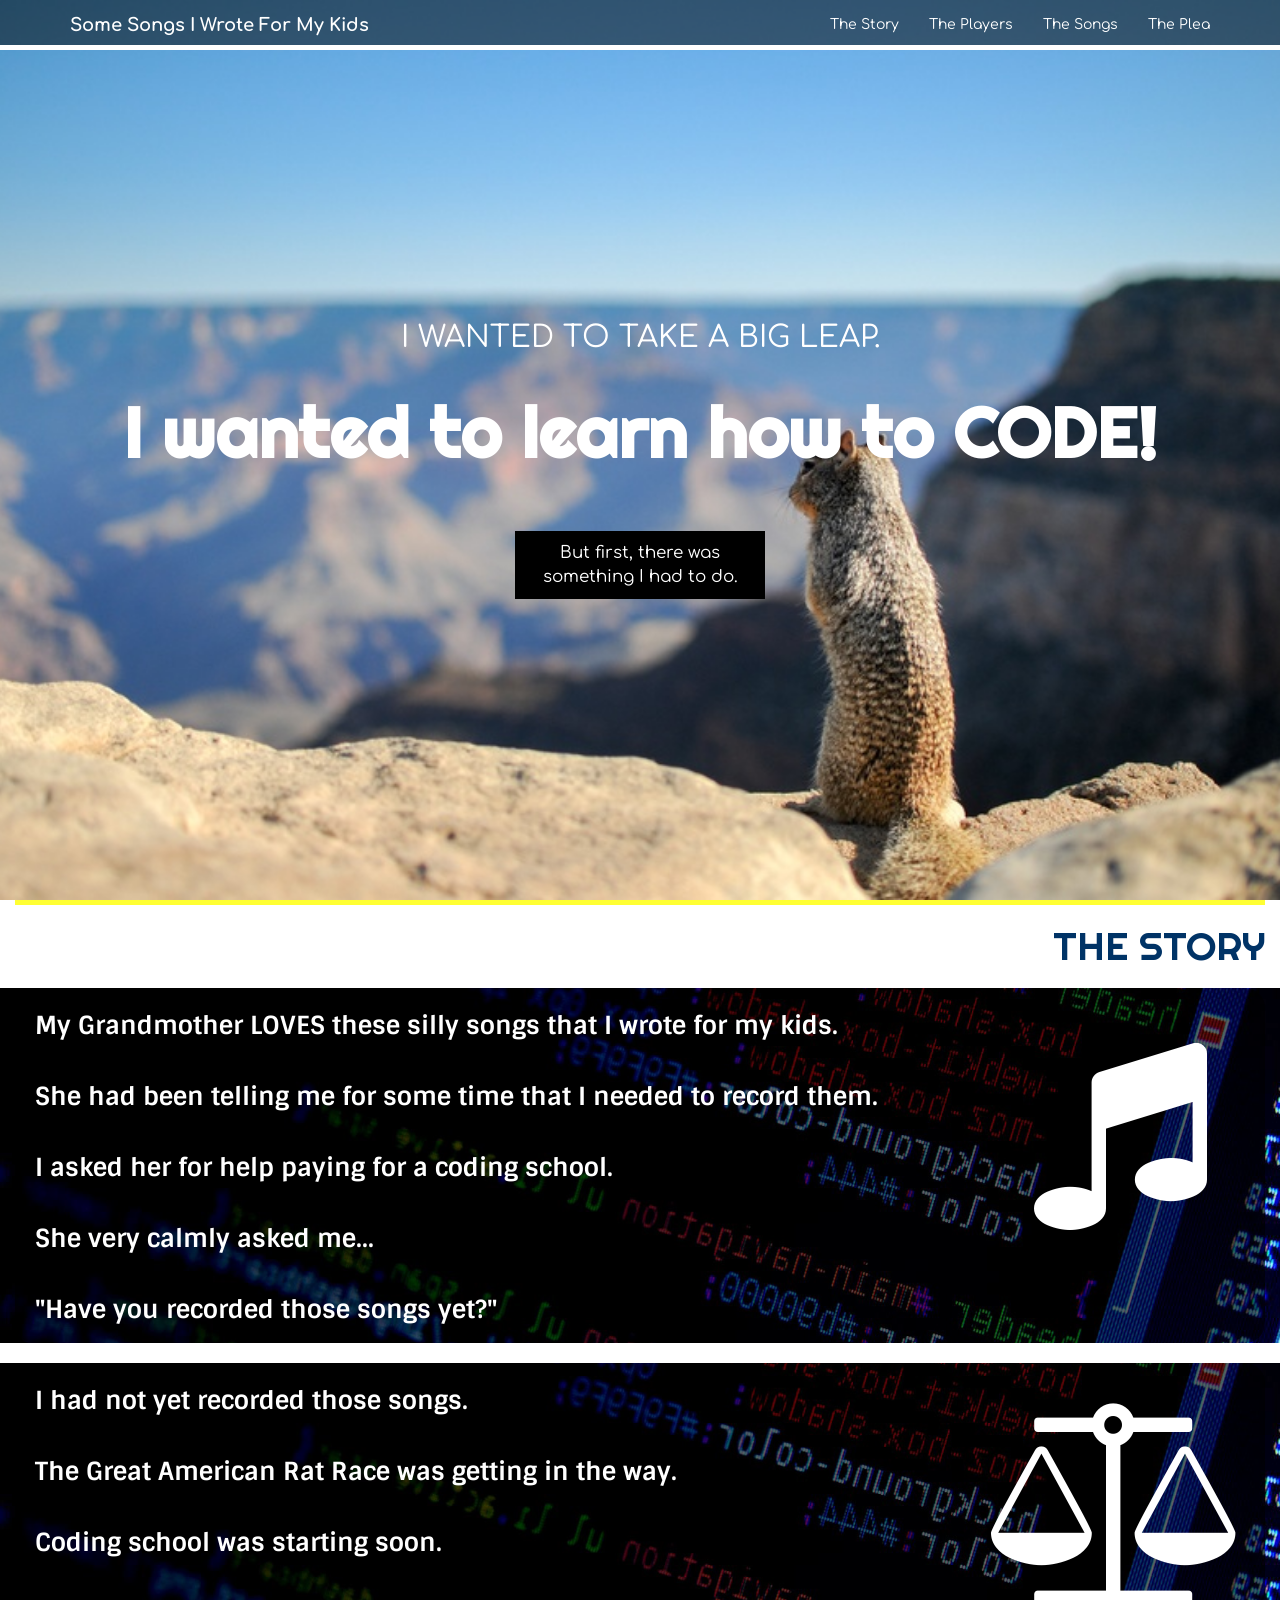
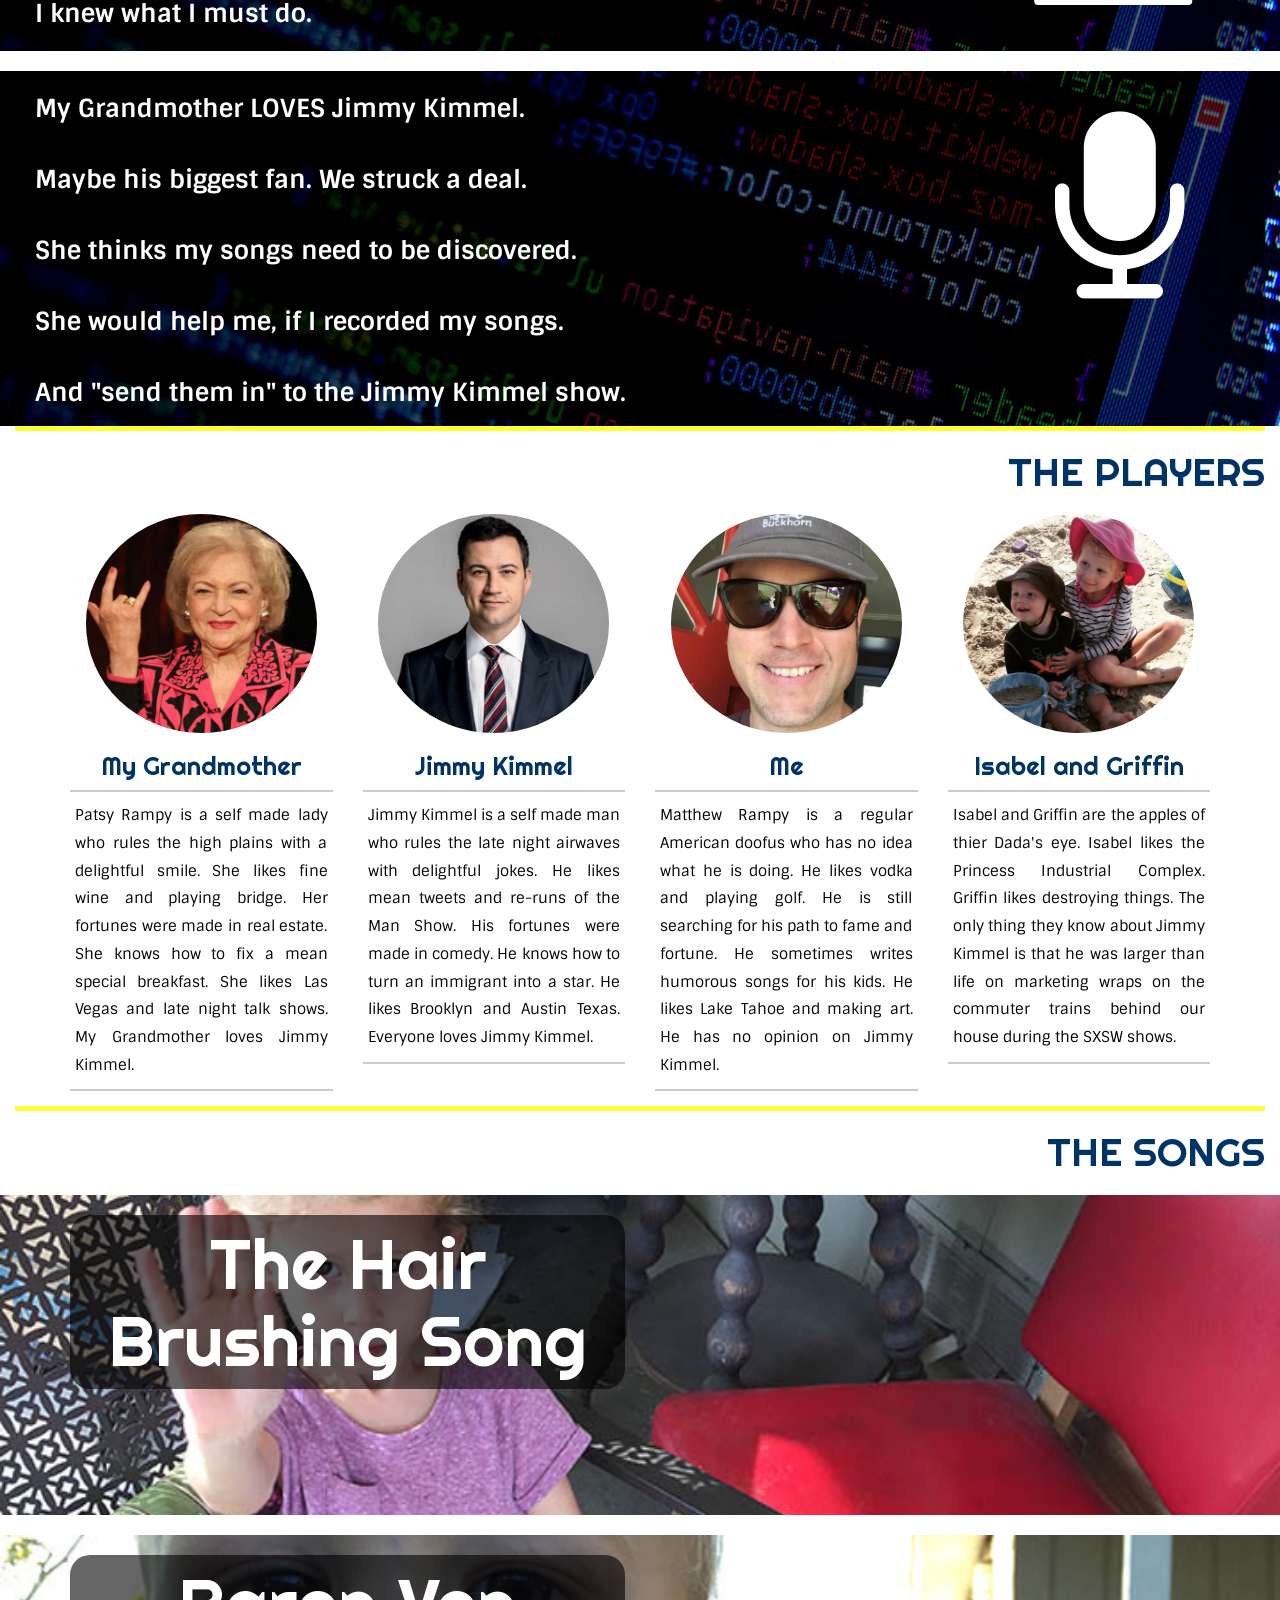
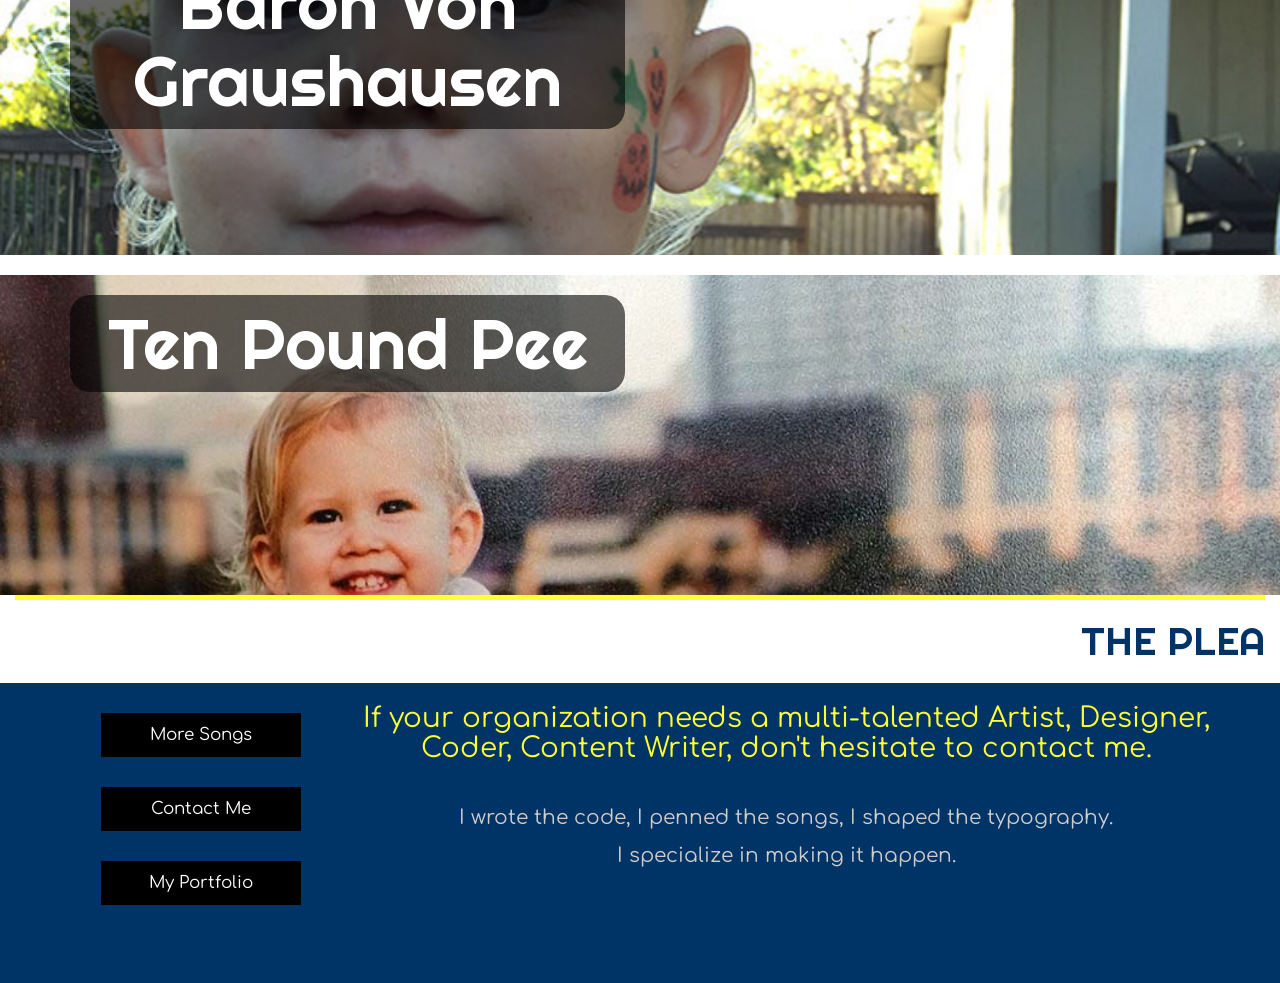
==== commit af0e80d3: "background image reversed" ====
--- a/index.html
+++ b/index.html
@@ -181,7 +181,7 @@
                 </div>
                 <div class="col-md-6 col-sm-12 text-center video lyrics">
                    <iframe width="560" height="315" src="https://www.youtube.com/embed/aIuDd5IBapI?rel=0" frameborder="0" allowfullscreen></iframe>
-                    <h3 class="visible-xs lyrics">The Hair Brushing Song</h3>
+                    <h4 class="visible-xs lyrics">The Hair Brushing Song</h4>
                 </div>
             </div>
         </div>
@@ -201,7 +201,7 @@
                 </div>
                 <div class="col-md-6 col-sm-12 text-center video lyrics">
                    <iframe width="560" height="315" src="https://www.youtube.com/embed/EYPtPWDIjzE?rel=0" frameborder="0" allowfullscreen></iframe>
-                    <h3 class="visible-xs">Baron Von Graushausen</h3>
+                    <h4 class="visible-xs">Baron Von Graushausen</h4>
                 </div>
             </div>
         </div>
@@ -221,7 +221,7 @@
                 </div>
                 <div class="col-md-6 col-sm-12 text-center video lyrics">
                    <iframe width="560" height="315" src="https://www.youtube.com/embed/Ozu52J2fFM4?rel=0" frameborder="0" allowfullscreen></iframe>
-                    <h3 class="visible-xs">Ten Pound Pee</h3>
+                    <h4 class="visible-xs">Ten Pound Pee</h4>
                 </div>
             </div>
         </div>
--- a/css/somesongs-style.css
+++ b/css/somesongs-style.css
@@ -141,12 +141,6 @@
     iframe {
     padding: 10px 0 10px;
     width: 95%
-}
-    
-    .lyrics h3 {
-    font-family: "Righteous";
-    padding: 10px 0 20px;
-    font-size: 2em;
 }
 }
 
@@ -259,6 +253,13 @@
     font-size: 5em;
 }
 
+.lyrics h4 {
+    font-family: "Righteous";
+    padding: 10px 0 20px;
+    font-size: 3em;
+}
+
+
 .songs2 {
     background: url('../img/the_baron.jpg');
     background-position: center;
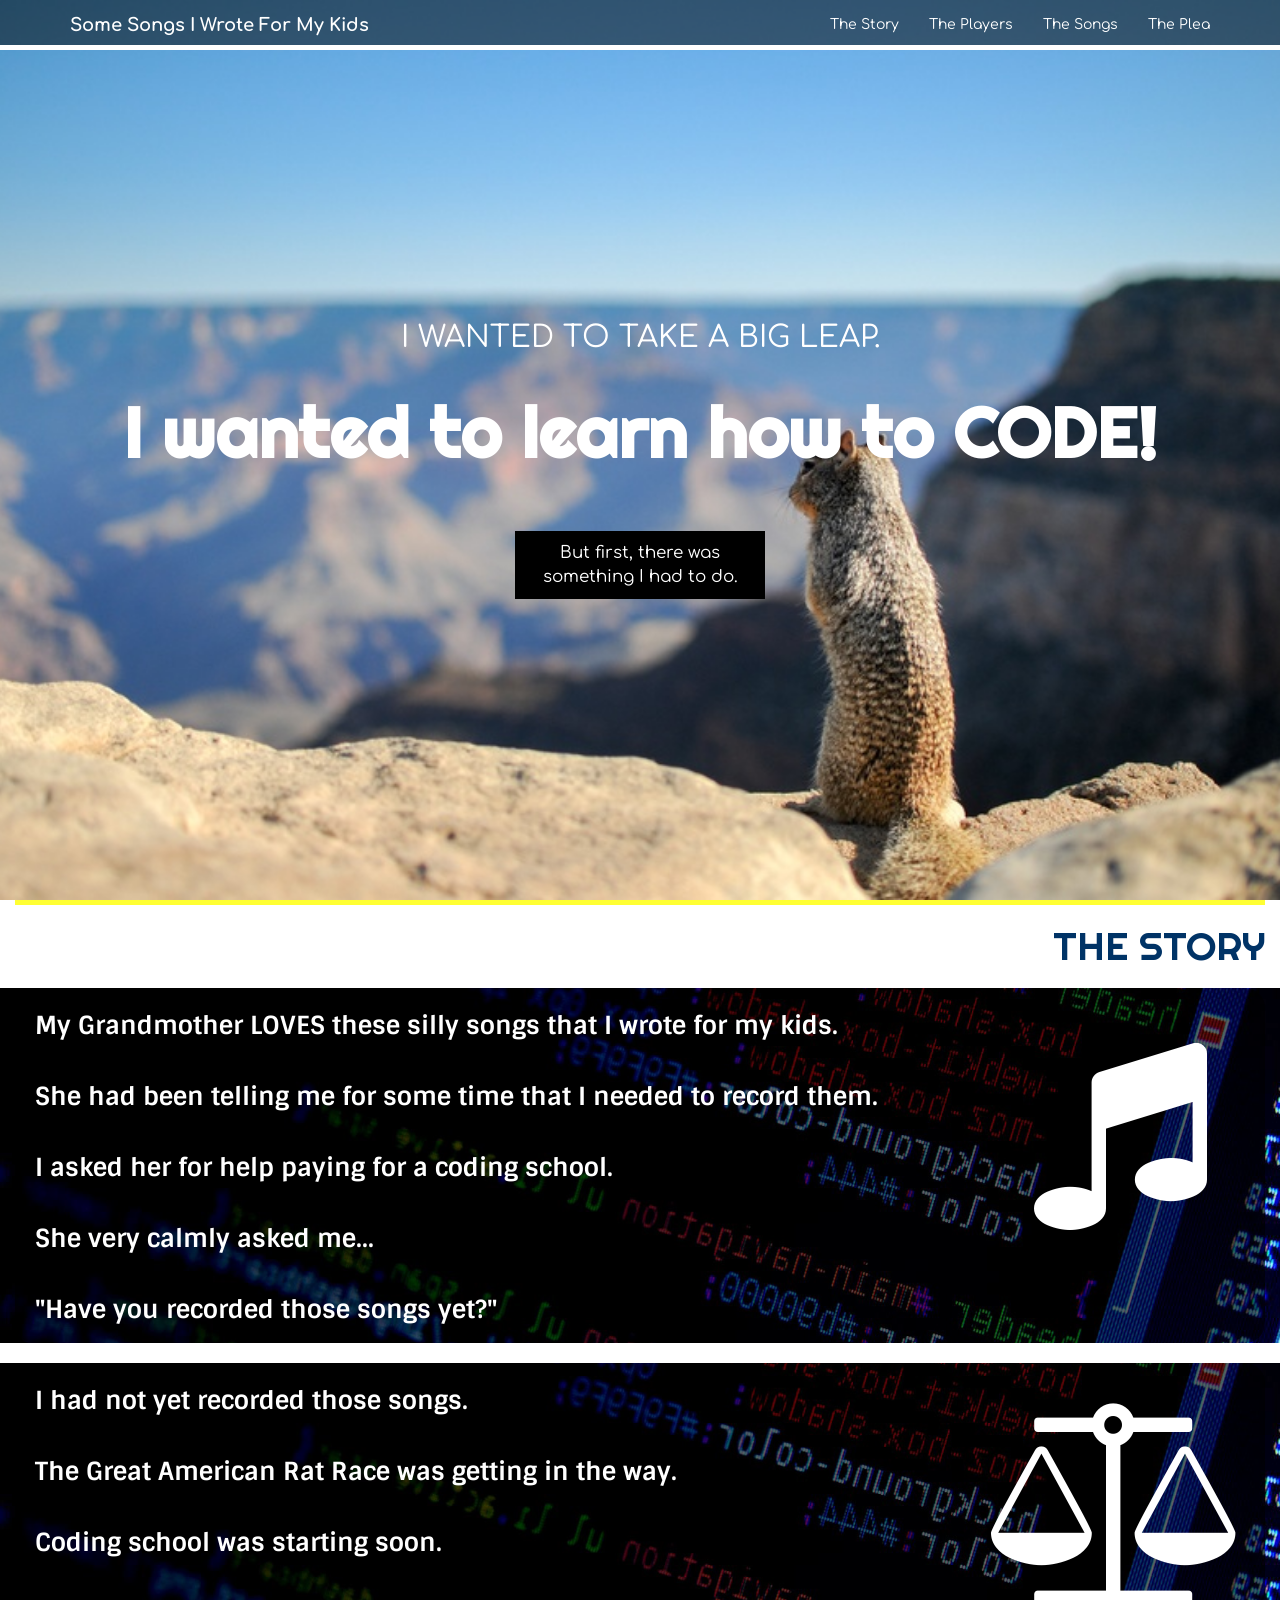
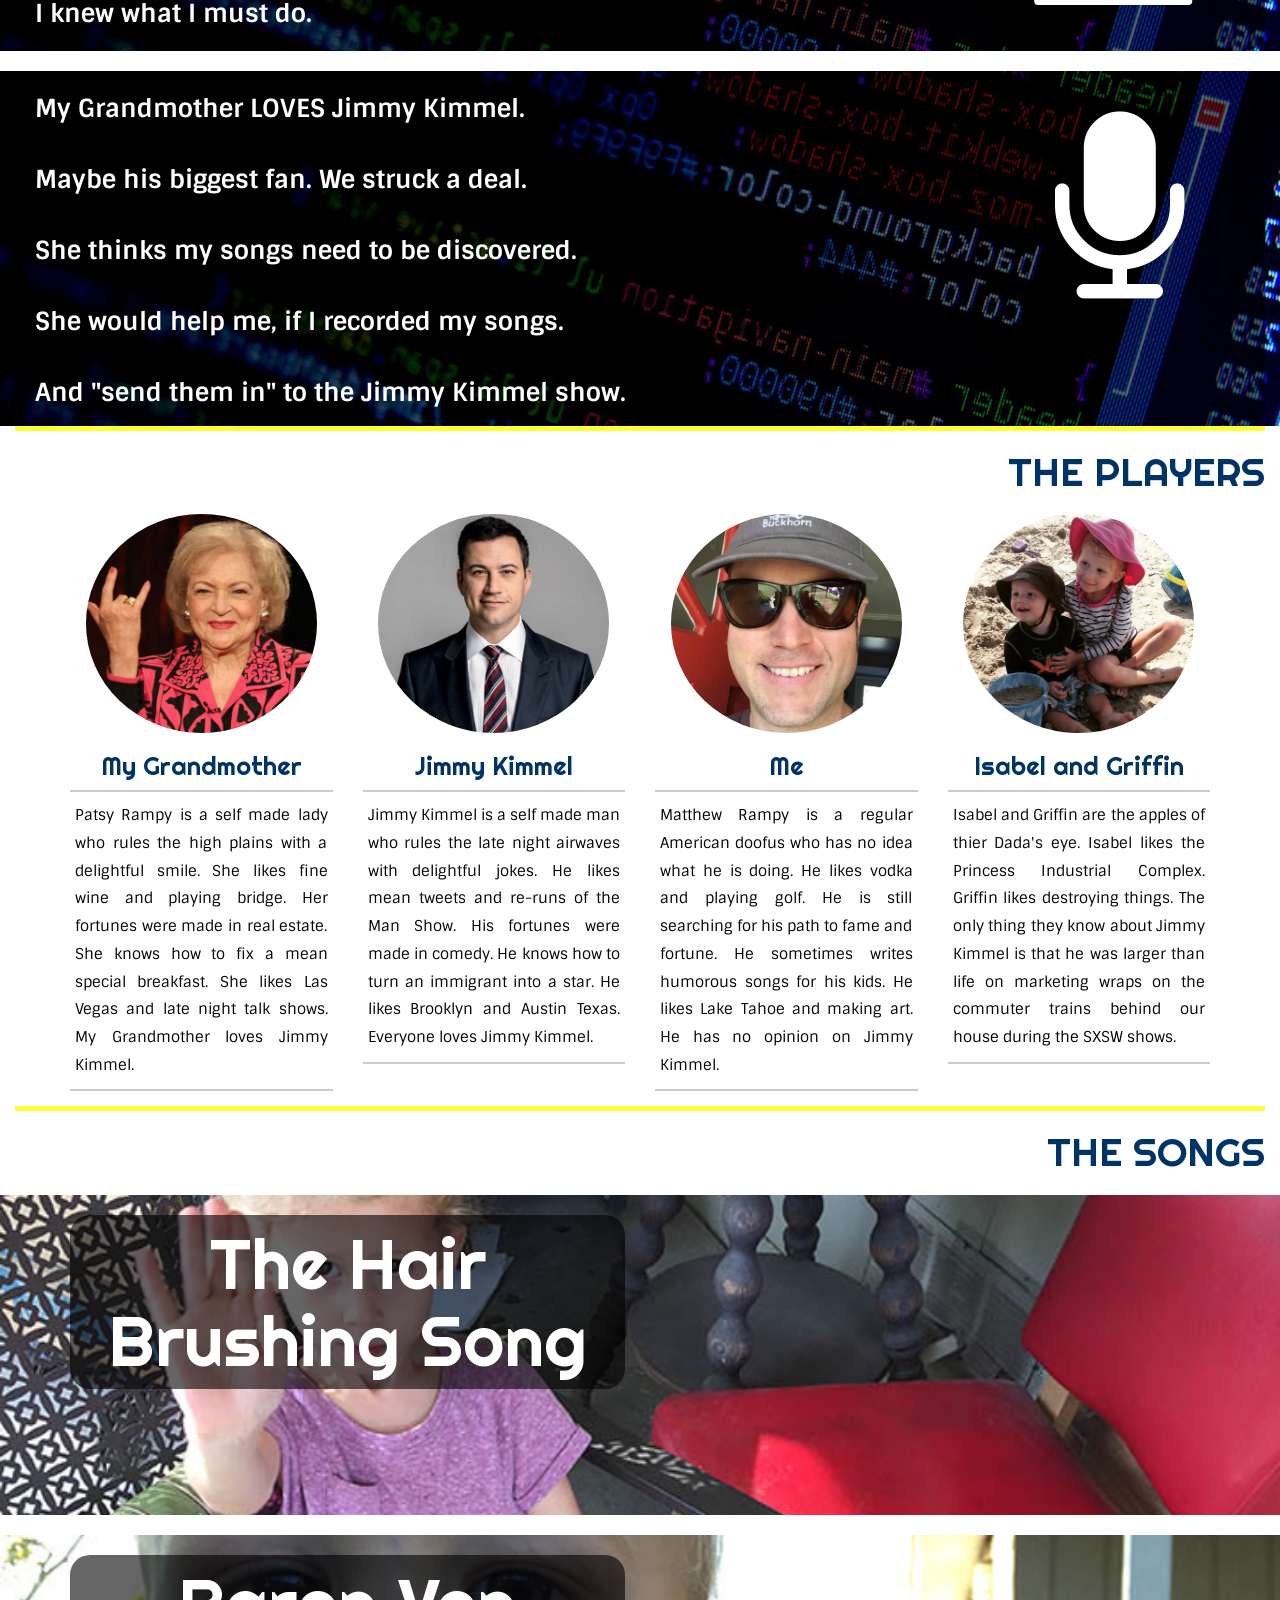
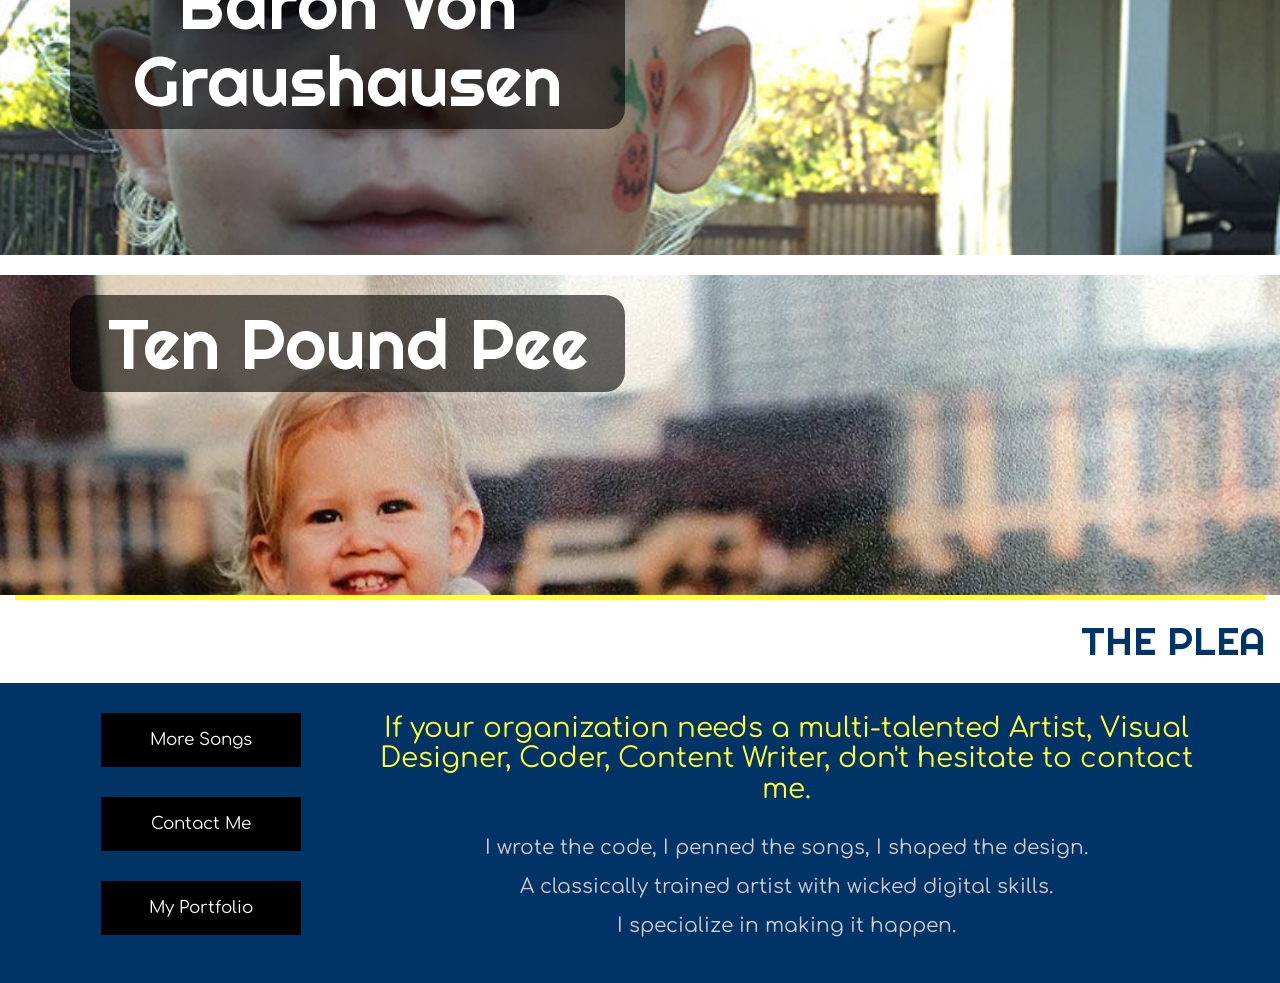
==== commit d941e817: "more 'lil tweaks" ====
--- a/index.html
+++ b/index.html
@@ -60,8 +60,8 @@
         <!-- /.container -->
     </nav>
 
-<!-- /.The JUMBOTRON section be here mateys -->
-    
+    <!-- /.The JUMBOTRON section be here mateys -->
+
     <section id="jumbo" class="container-fluid">
         <div>
             <h2>I WANTED TO TAKE A BIG LEAP.</h2>
@@ -69,7 +69,7 @@
             <button class="hidden-xs">But first, there was something I had to do.</button>
         </div>
     </section>
-    
+
     <!-- /.The STORY section is a bit boring -->
 
     <div class="container-fluid" id="story">
@@ -133,6 +133,8 @@
             </div>
         </div>
     </div>
+    
+    <!-- Who are the main PLAYERS in this story -->
 
     <div class="container-fluid" id="players">
         <section class="titlesrt2 animated">
@@ -162,6 +164,8 @@
             </div>
         </div>
     </div>
+    
+    <!-- THE SONGS -->
 
     <div class="container-fluid" id="songs">
         <section class="titlesrt3 animated">
@@ -180,7 +184,7 @@
                     </div>
                 </div>
                 <div class="col-md-6 col-sm-12 text-center video lyrics">
-                   <iframe width="560" height="315" src="https://www.youtube.com/embed/aIuDd5IBapI?rel=0" frameborder="0" allowfullscreen></iframe>
+                    <iframe width="560" height="315" src="https://www.youtube.com/embed/aIuDd5IBapI?rel=0" frameborder="0" allowfullscreen></iframe>
                     <h4 class="visible-xs lyrics">The Hair Brushing Song</h4>
                 </div>
             </div>
@@ -189,7 +193,7 @@
 
     <div class="space"></div>
 
-<div class="container-fluid songs2">
+    <div class="container-fluid songs2">
         <div class="container">
             <div class="row">
                 <div class="col-md-6 hidden-xs text-center lyrics">
@@ -200,7 +204,7 @@
                     </div>
                 </div>
                 <div class="col-md-6 col-sm-12 text-center video lyrics">
-                   <iframe width="560" height="315" src="https://www.youtube.com/embed/EYPtPWDIjzE?rel=0" frameborder="0" allowfullscreen></iframe>
+                    <iframe width="560" height="315" src="https://www.youtube.com/embed/EYPtPWDIjzE?rel=0" frameborder="0" allowfullscreen></iframe>
                     <h4 class="visible-xs">Baron Von Graushausen</h4>
                 </div>
             </div>
@@ -209,7 +213,7 @@
 
     <div class="space"></div>
 
-<div class="container-fluid songs3">
+    <div class="container-fluid songs3">
         <div class="container">
             <div class="row">
                 <div class="col-md-6 hidden-xs text-center lyrics">
@@ -220,12 +224,14 @@
                     </div>
                 </div>
                 <div class="col-md-6 col-sm-12 text-center video lyrics">
-                   <iframe width="560" height="315" src="https://www.youtube.com/embed/Ozu52J2fFM4?rel=0" frameborder="0" allowfullscreen></iframe>
+                    <iframe width="560" height="315" src="https://www.youtube.com/embed/Ozu52J2fFM4?rel=0" frameborder="0" allowfullscreen></iframe>
                     <h4 class="visible-xs">Ten Pound Pee</h4>
                 </div>
             </div>
         </div>
     </div>
+    
+    <!-- Just some final thoughts -->
 
     <div class="container-fluid" id="plea">
         <section class="titlesrt4 animated">
@@ -233,7 +239,7 @@
         </section>
     </div>
 
-<div class="container-fluid footy">
+    <div class="container-fluid footy">
         <div class="container">
             <div class="row" id="footywords">
                 <div class="col-md-3 col-sm-3 col-xs-12 text-center">
@@ -242,20 +248,17 @@
                     <button class="finalbuttons">My Portfolio</button>
                 </div>
                 <div class="col-md-9 col-sm-9 col-xs-12 text-center lastwords">
-                    <h3>If your organization needs a multi-talented Artist, Designer, Coder, Content Writer, don't hesitate to contact me.</h3>
-                    <p>I wrote the code, I penned the songs, I shaped the typography.</p>
+                    <h3>If your organization needs a multi-talented Artist, Visual Designer, Coder, Content Writer, don't hesitate to contact me.</h3>
+                    <p>I wrote the code, I penned the songs, I shaped the design.</p>
+                    <p>A classically trained artist with wicked digital skills.</p>
                     <p>I specialize in making it happen.</p>
                 </div>
             </div>
         </div>
-</div>
-
-
-
-
-
-
-    <script src="js/jquery-1.11.3.min.js"></script>
+    </div>
+
+
+ <script src="js/jquery-1.11.3.min.js"></script>
     <!-- Include all compiled plugins (below), or include individual files as needed -->
     <script src="js/bootstrap.min.js"></script>
     <script src="js/my-animation-scroll.js"></script>
--- a/css/somesongs-style.css
+++ b/css/somesongs-style.css
@@ -105,6 +105,8 @@
     border-style: none;
 }
 
+/*Let's Style Those Titles*/
+
 .titlesrt, .titlesrt2, .titlesrt3, .titlesrt4 {
     text-align: right;
     padding-bottom: 10px;
@@ -118,6 +120,7 @@
     color: #003366;
 }
 
+/*Media Queries*/
 /*phone*/
 @media (max-width: 768px) {
     #jumbo h1 {
@@ -142,6 +145,10 @@
     padding: 10px 0 10px;
     width: 95%
 }
+    
+    li {
+        background-color: #000;
+    }
 }
 
 /*tablet*/
@@ -164,6 +171,8 @@
 }
     
 }
+
+/*STORY section*/
 
 .overlay {
   content: " ";
@@ -208,6 +217,8 @@
     height: 20px;
     background-color: #fff;
 }
+
+/*THE PLAYERS section*/
 
 .theplayers img {
     width: 88%;
@@ -234,6 +245,8 @@
     border-bottom: 2px solid #ccc;
 }
 
+/*THE SONGS section*/
+
 .songs1 {
     background: url('../img/isabel_woah.jpg');
     background-position: center;
@@ -281,6 +294,8 @@
 iframe {
     padding: 10px 0 10px;
 }
+
+/*Finally the Footer section*/
 
 .footy {
     background-color: #003366;
@@ -297,7 +312,7 @@
 }
 
 .finalbuttons {
-    padding: 10px 20px;
+    padding: 15px 20px;
     background-color: #000;
     font-size: 1.2em;
     font-family: "Comfortaa";
@@ -310,7 +325,7 @@
 }
 
 .finalbuttons:hover {
-    padding: 10px 20px;
+    padding: 15px 20px;
     background-color: #ccc;
     font-size: 1.2em;
     font-family: "Comfortaa";
@@ -332,7 +347,7 @@
     font-family: "Comfortaa";
     font-weight: 400;
     color: #ffff33;
-    padding-bottom: 30px;
+    padding: 10px 0 20px;
 } 
 
 .lastwords p {
